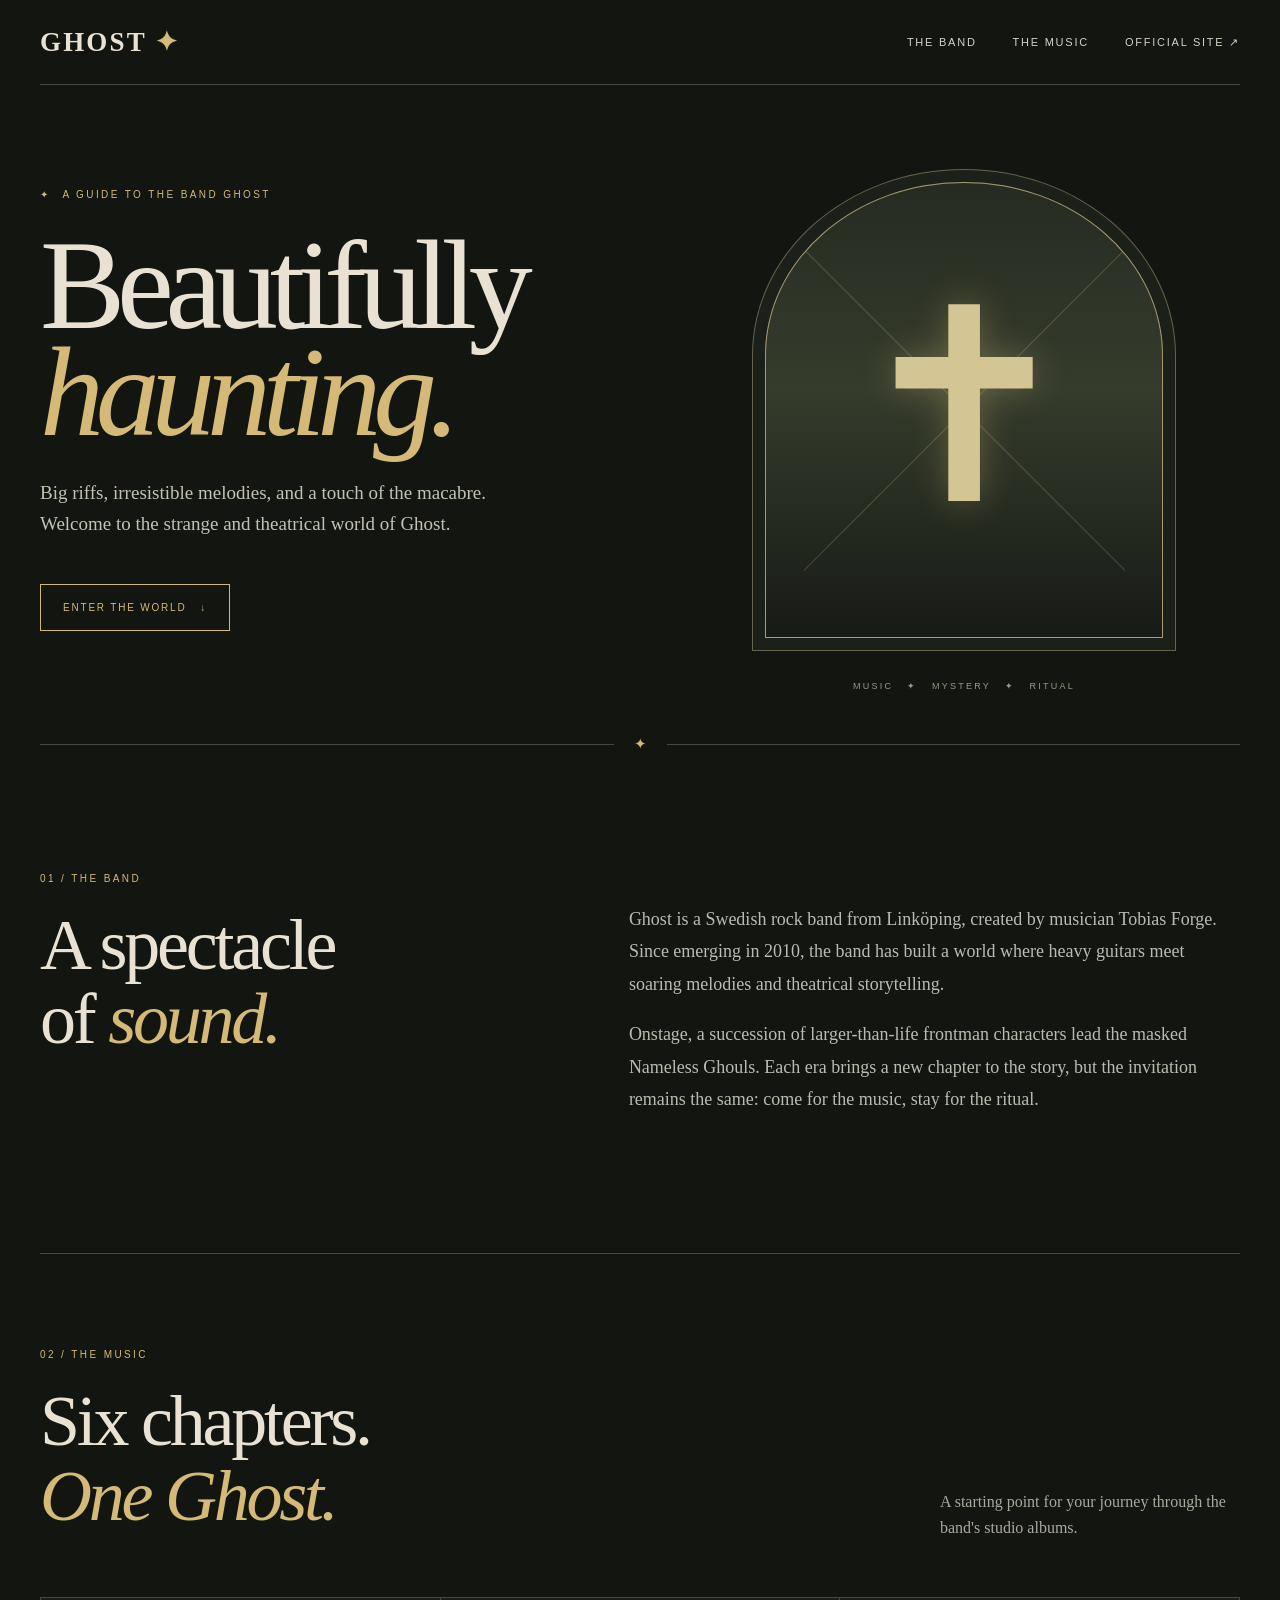
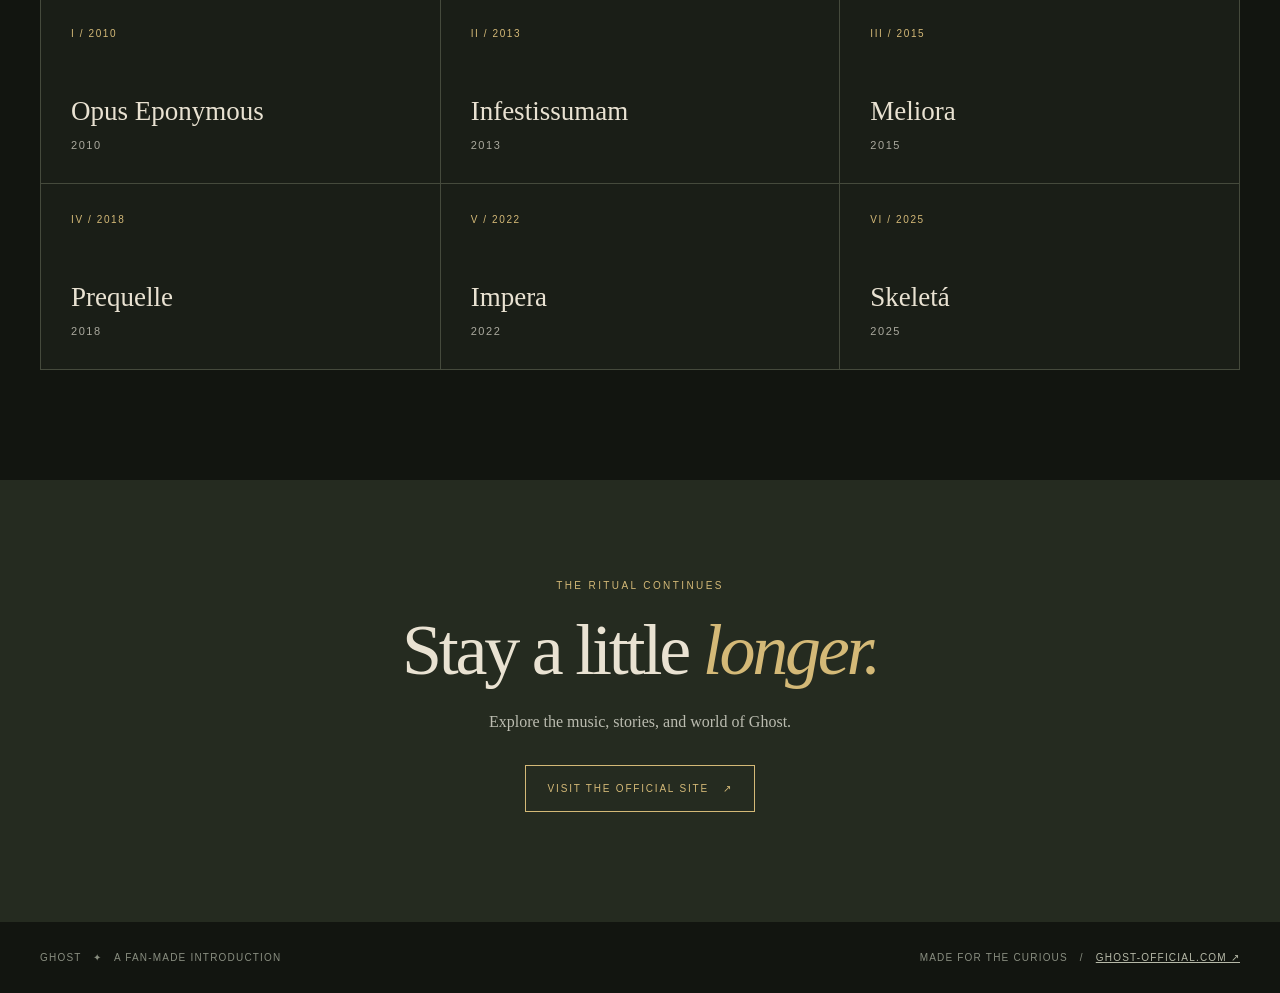
==== index.html @ e2df2a0e "init" ====
<!doctype html>
<html lang="en">
<head>
  <meta charset="utf-8">
  <meta name="viewport" content="width=device-width, initial-scale=1">
  <meta name="description" content="An introduction to Ghost, the theatrical rock band from Sweden.">
  <title>Ghost — A little darkness, a lot of melody</title>
  <style>
    :root{color-scheme:dark;--ink:#e9e2d2;--muted:#aaa99e;--gold:#d4b977;--dark:#121510;--line:#454a3c}*{box-sizing:border-box}html{scroll-behavior:smooth}body{margin:0;background:var(--dark);color:var(--ink);font-family:Georgia,'Times New Roman',serif}a{color:inherit}a:focus-visible{outline:2px solid var(--gold);outline-offset:5px}.wrap{width:min(1200px,calc(100% - 64px));margin:auto}.topbar{height:85px;display:flex;align-items:center;justify-content:space-between;border-bottom:1px solid var(--line)}.brand{text-decoration:none;font-weight:bold;font-size:27px;letter-spacing:.08em}.brand span{color:var(--gold)}nav{display:flex;align-items:center;gap:36px;font:11px Arial,sans-serif;letter-spacing:.16em;text-transform:uppercase}nav a{text-decoration:none;color:#d4d2c6}nav a:hover{color:var(--gold)}.hero{min-height:650px;display:grid;grid-template-columns:1.08fr .92fr;align-items:center;position:relative;overflow:hidden}.hero-copy{padding:80px 0;position:relative;z-index:1}.eyebrow,.label{font:10px Arial,sans-serif;letter-spacing:.24em;text-transform:uppercase;color:var(--gold)}.eyebrow:before{content:'✦';margin-right:12px}.hero h1{font-size:clamp(68px,10vw,135px);line-height:.83;letter-spacing:-.065em;font-weight:400;margin:32px 0}.hero h1 em{display:block;color:var(--gold);font-weight:400}.intro{font-size:19px;line-height:1.65;color:#c3c2b5;max-width:465px}.button{display:inline-block;margin-top:25px;border:1px solid var(--gold);padding:17px 22px;text-decoration:none;font:10px Arial,sans-serif;letter-spacing:.18em;text-transform:uppercase;color:var(--gold);transition:.2s}.button:hover{background:var(--gold);color:var(--dark)}.art{height:570px;position:relative;display:grid;place-items:center}.halo{position:absolute;width:min(420px,90%);aspect-ratio:1;border-radius:50%;background:radial-gradient(circle,#b2a06c 0,#77704f 33%,#373e30 60%,transparent 72%);opacity:.72;filter:blur(2px)}.arch{position:relative;width:72%;height:80%;border:1px solid #a99a70;border-radius:50% 50% 0 0 / 38% 38% 0 0;display:grid;place-items:center;box-shadow:0 0 0 12px #1b2018,0 0 0 13px #65634e;background:linear-gradient(0deg,#171b15 0%,#353c2c 55%,#262b21 100%);overflow:hidden}.arch:before,.arch:after{content:'';position:absolute;width:1px;height:100%;background:#9e9676;opacity:.35}.arch:before{transform:rotate(45deg)}.arch:after{transform:rotate(-45deg)}.sigil{font-size:clamp(150px,22vw,270px);line-height:1;color:#d4c594;text-shadow:0 0 35px #d2ba7755;z-index:1}.art-caption{position:absolute;bottom:4px;font:9px Arial,sans-serif;letter-spacing:.25em;text-transform:uppercase;color:#9b9b89}.divider{display:flex;align-items:center;gap:20px;color:var(--gold);font-size:15px}.divider:before,.divider:after{content:'';height:1px;background:var(--line);flex:1}.about{display:grid;grid-template-columns:1fr 1.25fr;gap:100px;padding:120px 0}.section-title{font-size:clamp(44px,6vw,72px);font-weight:400;letter-spacing:-.045em;line-height:1.03;margin:24px 0}.section-title em{font-weight:400;color:var(--gold)}.about-copy{padding-top:30px;color:#bbbcb0;font-size:18px;line-height:1.8}.about-copy p:first-child{margin-top:0}.albums{padding:95px 0 110px;border-top:1px solid var(--line)}.albums-head{display:flex;justify-content:space-between;align-items:end;gap:20px}.albums-head p{max-width:300px;color:var(--muted);line-height:1.6}.album-grid{display:grid;grid-template-columns:repeat(3,1fr);gap:1px;background:var(--line);border:1px solid var(--line);margin-top:40px}.album{background:#1a1e17;padding:30px;min-height:185px;display:flex;flex-direction:column;justify-content:space-between}.album-number{font:10px Arial,sans-serif;color:var(--gold);letter-spacing:.16em}.album h3{font-weight:400;font-size:27px;margin:0 0 8px}.album time{font:11px Arial,sans-serif;color:var(--muted);letter-spacing:.14em}.closing{text-align:center;padding:100px 20px 110px;background:#252b20}.closing .section-title{margin:22px 0}.closing p{color:#bbbcb0;line-height:1.6}.closing .button{margin-top:15px}footer{display:flex;justify-content:space-between;gap:25px;padding:30px 0;color:#898e80;font:10px Arial,sans-serif;letter-spacing:.12em;text-transform:uppercase}footer a{color:#b6b9a8}@media(max-width:700px){.wrap{width:min(100% - 36px,1200px)}.topbar{height:70px}.brand{font-size:22px}nav{gap:16px;font-size:9px}.hero{grid-template-columns:1fr}.hero-copy{padding:70px 0 10px}.hero h1{font-size:clamp(62px,16vw,100px)}.art{height:380px}.arch{width:55%;height:80%}.sigil{font-size:170px}.art-caption{bottom:0}.about{grid-template-columns:1fr;gap:0;padding:80px 0}.about-copy{padding-top:0}.albums{padding:75px 0}.albums-head{display:block}.album-grid{grid-template-columns:repeat(2,1fr)}.album{padding:22px;min-height:150px}.album h3{font-size:22px}.closing{padding:80px 20px}footer{flex-direction:column;line-height:1.7}}@media(max-width:380px){nav{gap:10px;letter-spacing:.08em}.album-grid{grid-template-columns:1fr}}
  </style>
</head>
<body>
  <header class="wrap topbar"><a class="brand" href="#top" aria-label="Ghost, home">GHOST<span> ✦</span></a><nav aria-label="Main navigation"><a href="#about">The band</a><a href="#music">The music</a><a href="https://ghost-official.com/">Official site ↗</a></nav></header>
  <main id="top">
    <section class="wrap hero" aria-labelledby="hero-title"><div class="hero-copy"><div class="eyebrow">A guide to the band Ghost</div><h1 id="hero-title">Beautifully <em>haunting.</em></h1><p class="intro">Big riffs, irresistible melodies, and a touch of the macabre. Welcome to the strange and theatrical world of Ghost.</p><a class="button" href="#about">Enter the world &nbsp; ↓</a></div><div class="art" aria-hidden="true"><div class="halo"></div><div class="arch"><span class="sigil">✝</span></div><div class="art-caption">Music &nbsp; ✦ &nbsp; Mystery &nbsp; ✦ &nbsp; Ritual</div></div></section>
    <div class="wrap divider" aria-hidden="true">✦</div>
    <section class="wrap about" id="about"><div><div class="label">01 / The band</div><h2 class="section-title">A spectacle<br>of <em>sound.</em></h2></div><div class="about-copy"><p>Ghost is a Swedish rock band from Linköping, created by musician Tobias Forge. Since emerging in 2010, the band has built a world where heavy guitars meet soaring melodies and theatrical storytelling.</p><p>Onstage, a succession of larger-than-life frontman characters lead the masked Nameless Ghouls. Each era brings a new chapter to the story, but the invitation remains the same: come for the music, stay for the ritual.</p></div></section>
    <section class="wrap albums" id="music"><div class="albums-head"><div><div class="label">02 / The music</div><h2 class="section-title">Six chapters.<br><em>One Ghost.</em></h2></div><p>A starting point for your journey through the band's studio albums.</p></div><div class="album-grid"><article class="album"><span class="album-number">I / 2010</span><div><h3>Opus Eponymous</h3><time>2010</time></div></article><article class="album"><span class="album-number">II / 2013</span><div><h3>Infestissumam</h3><time>2013</time></div></article><article class="album"><span class="album-number">III / 2015</span><div><h3>Meliora</h3><time>2015</time></div></article><article class="album"><span class="album-number">IV / 2018</span><div><h3>Prequelle</h3><time>2018</time></div></article><article class="album"><span class="album-number">V / 2022</span><div><h3>Impera</h3><time>2022</time></div></article><article class="album"><span class="album-number">VI / 2025</span><div><h3>Skeletá</h3><time>2025</time></div></article></div></section>
    <section class="closing"><div class="label">The ritual continues</div><h2 class="section-title">Stay a little <em>longer.</em></h2><p>Explore the music, stories, and world of Ghost.</p><a class="button" href="https://ghost-official.com/">Visit the official site &nbsp; ↗</a></section>
  </main>
  <footer class="wrap"><span>Ghost &nbsp; ✦ &nbsp; A fan-made introduction</span><span>Made for the curious &nbsp; / &nbsp; <a href="https://ghost-official.com/">ghost-official.com ↗</a></span></footer>
</body>
</html>
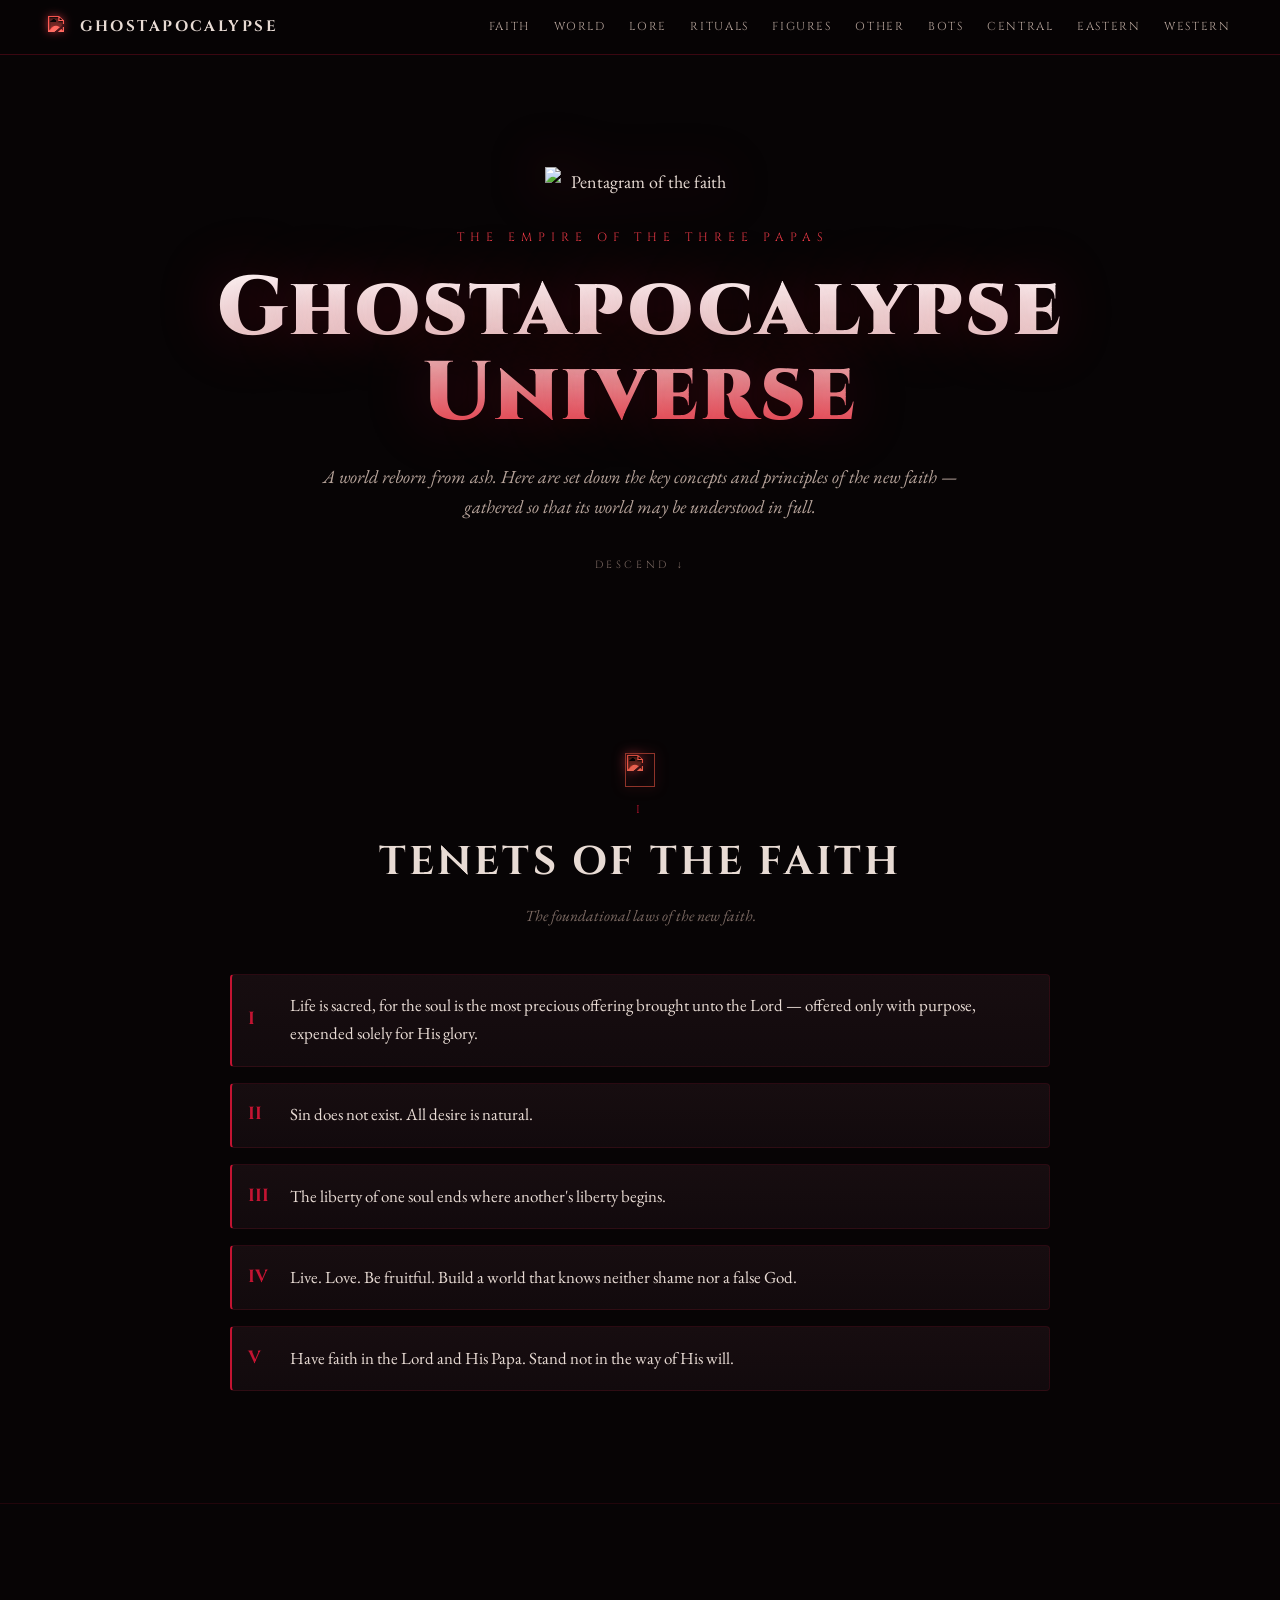
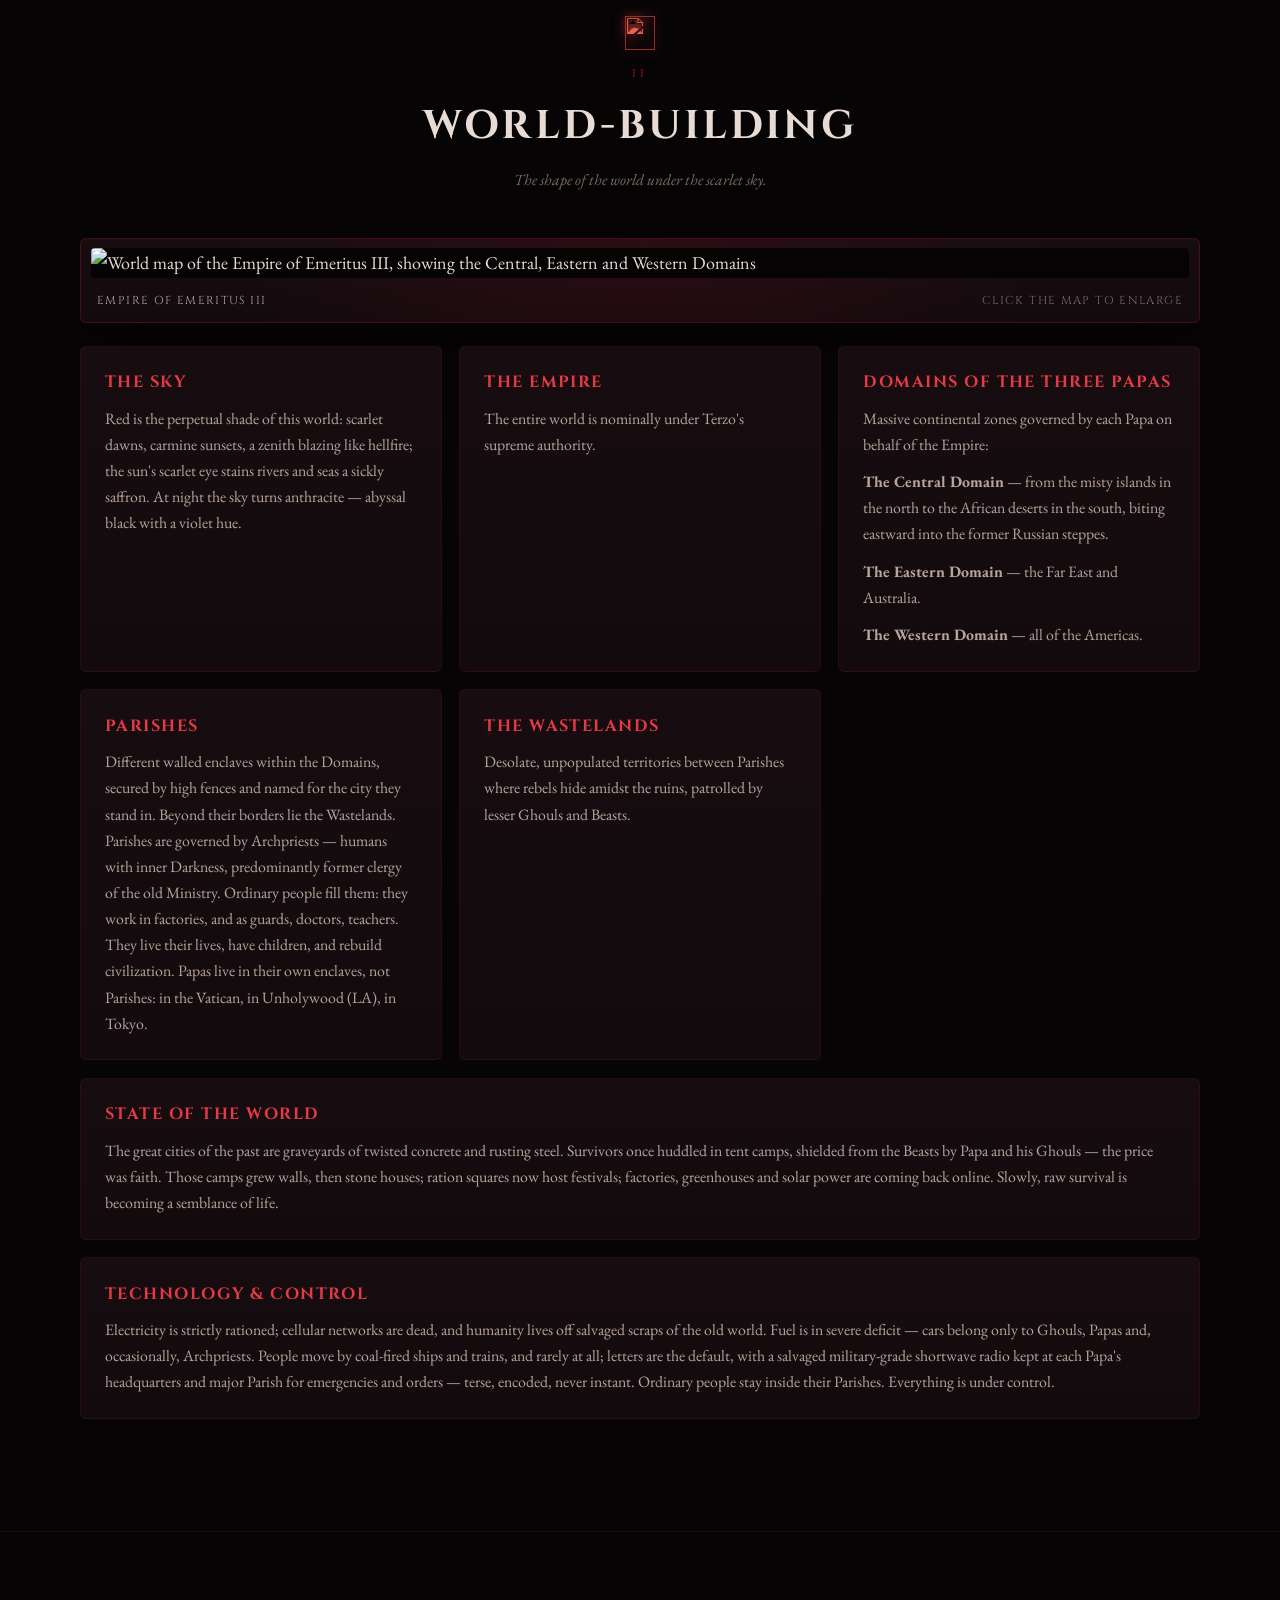
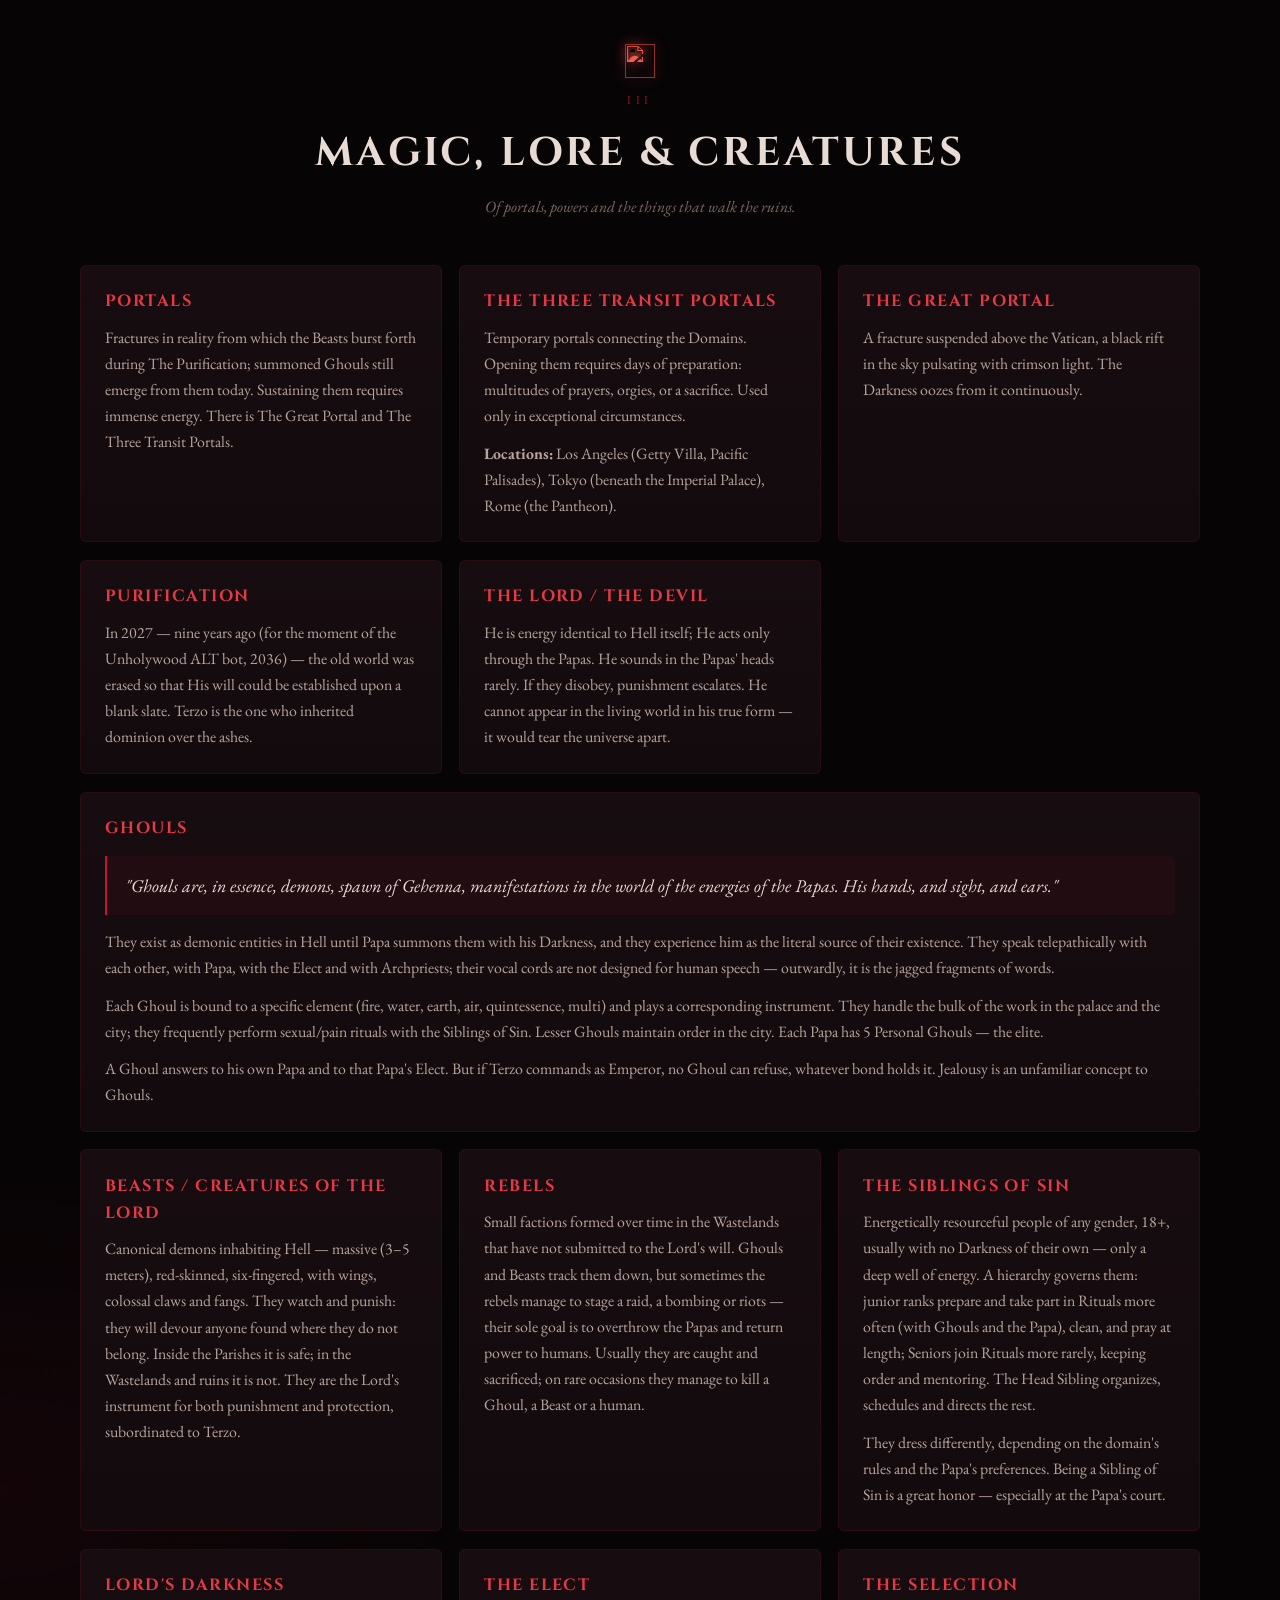
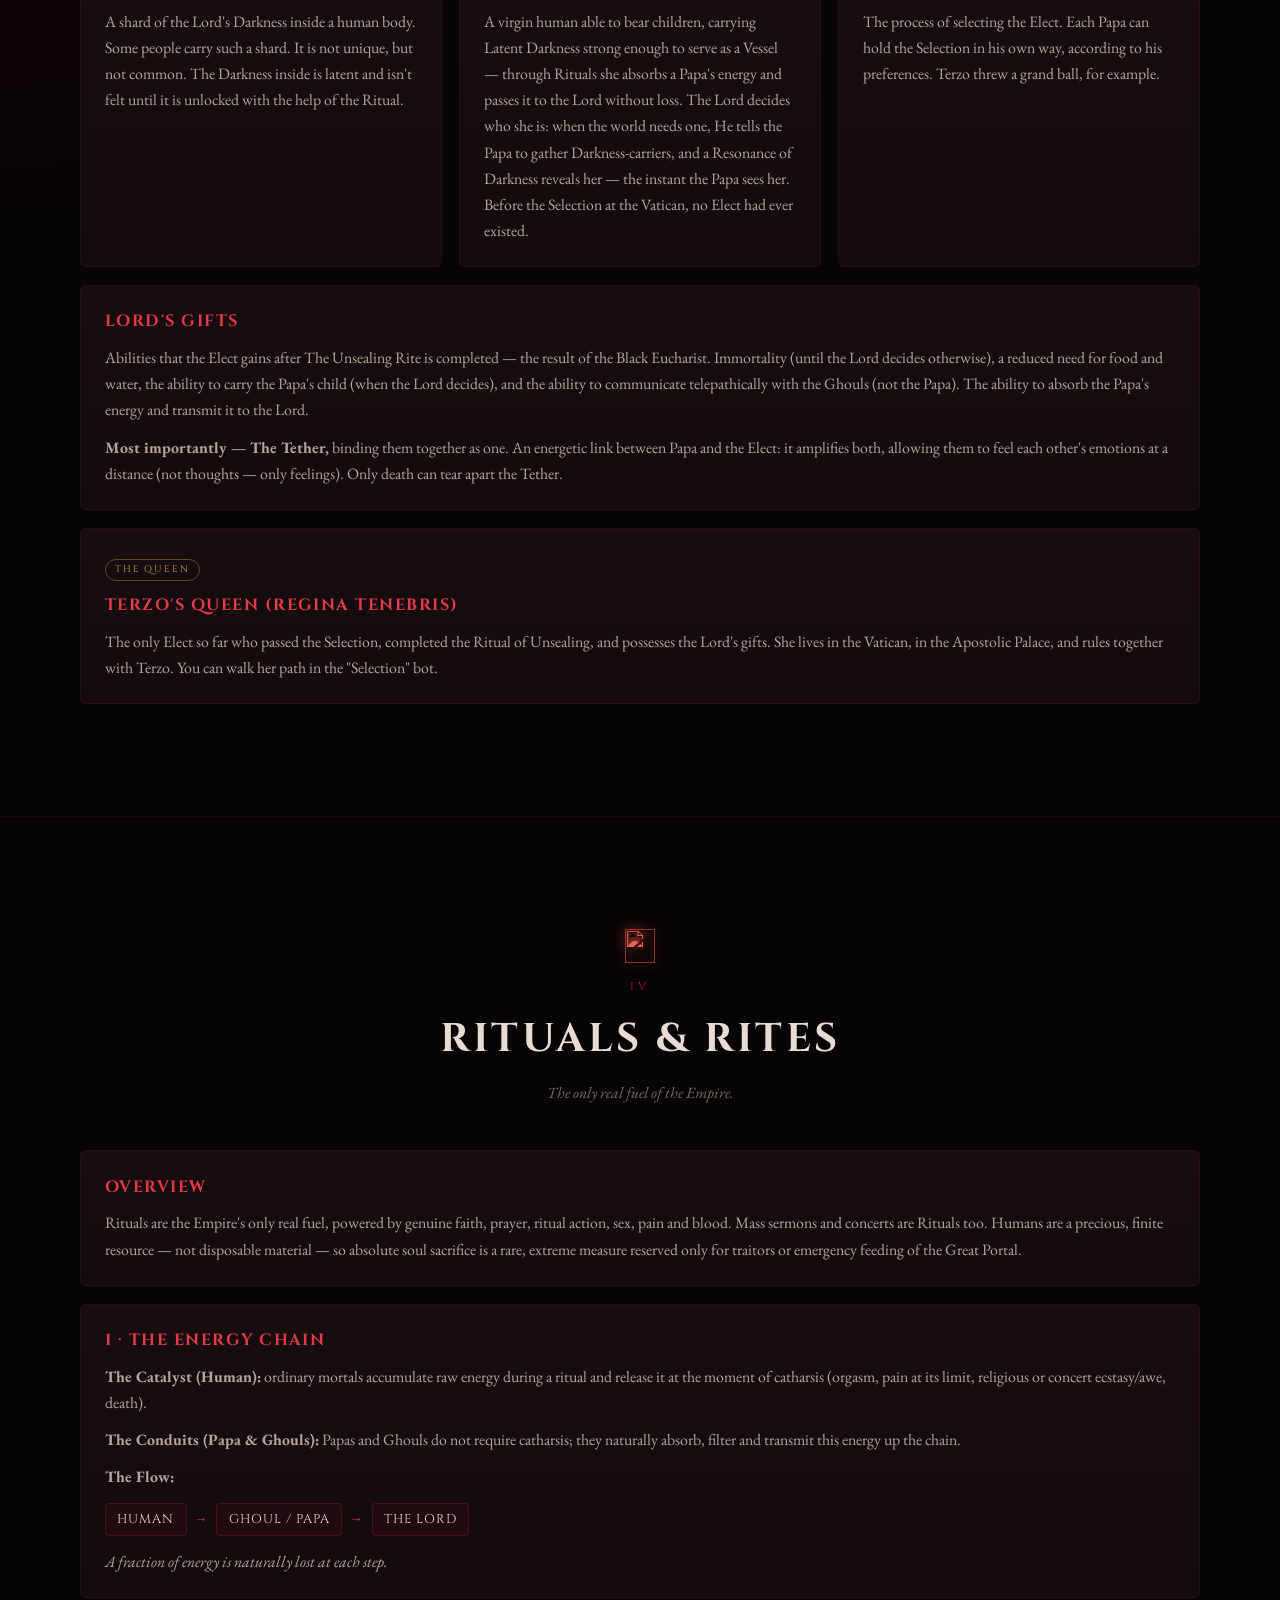
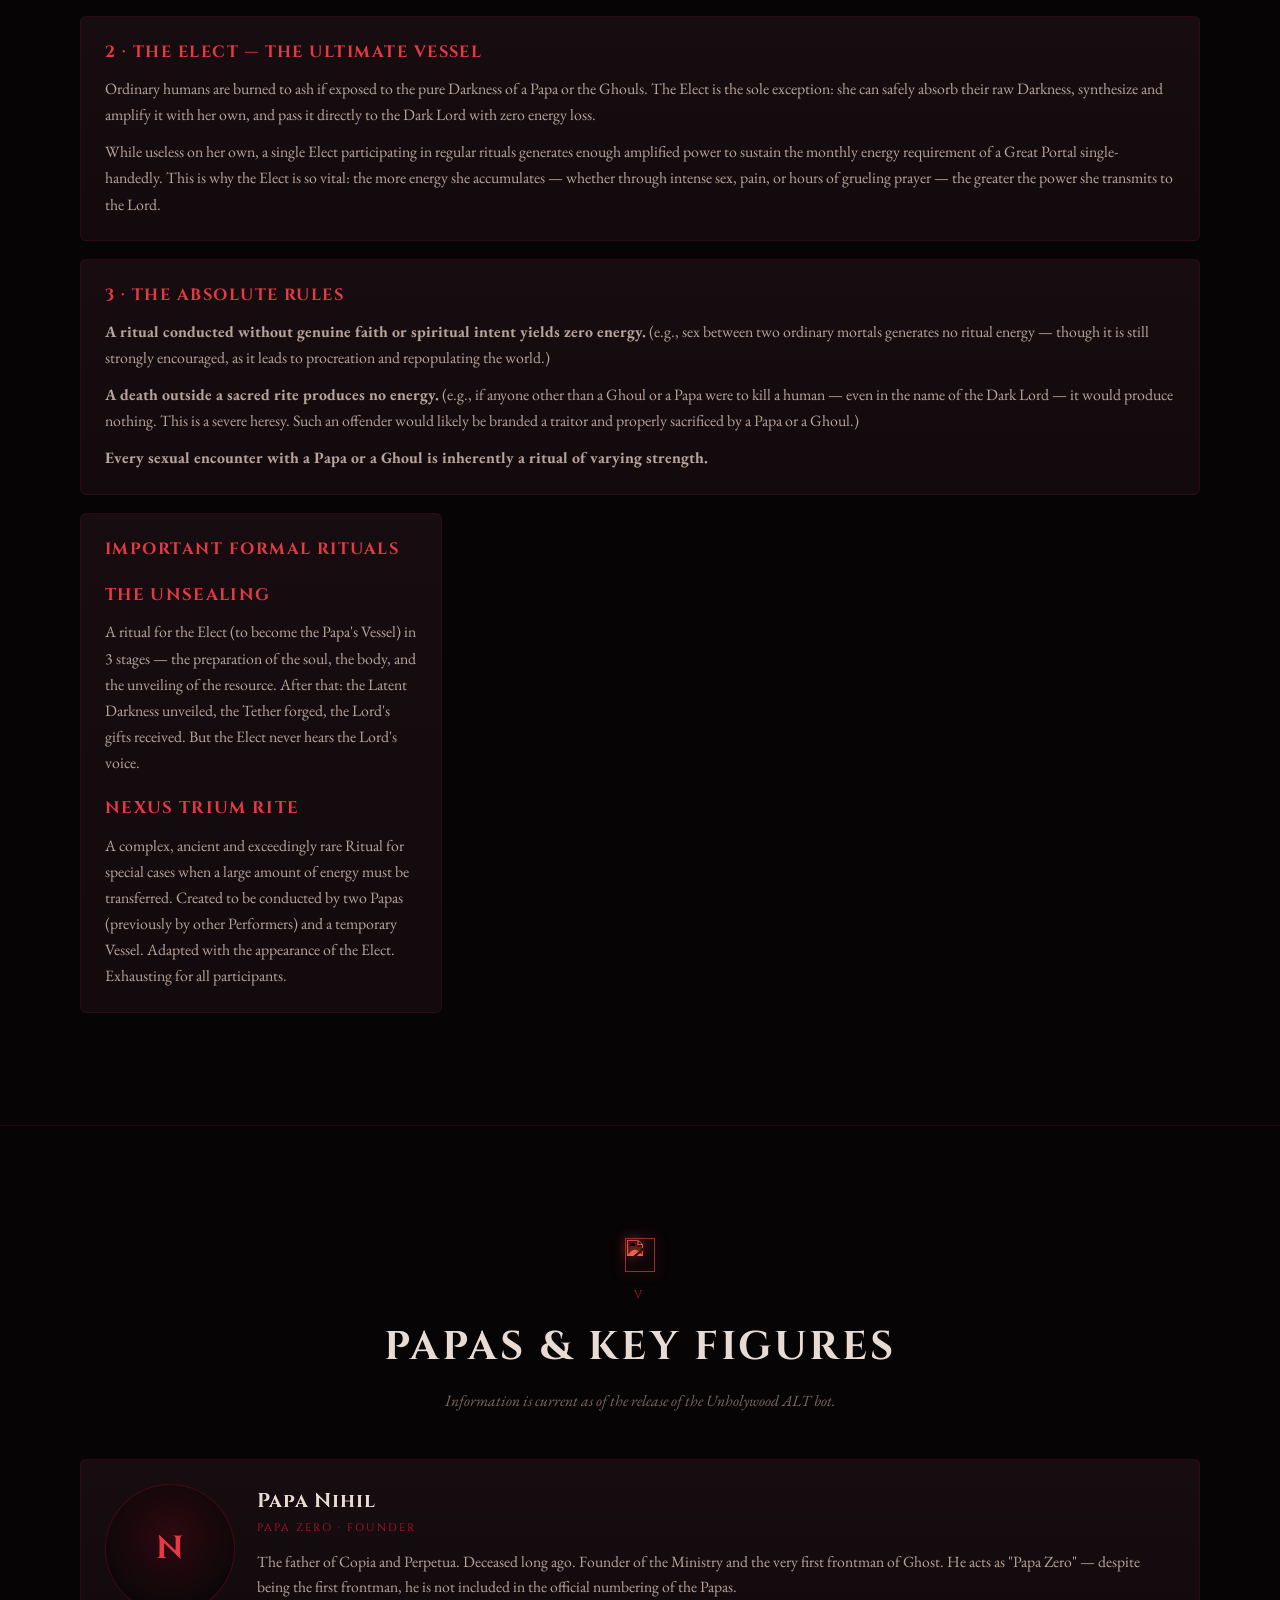
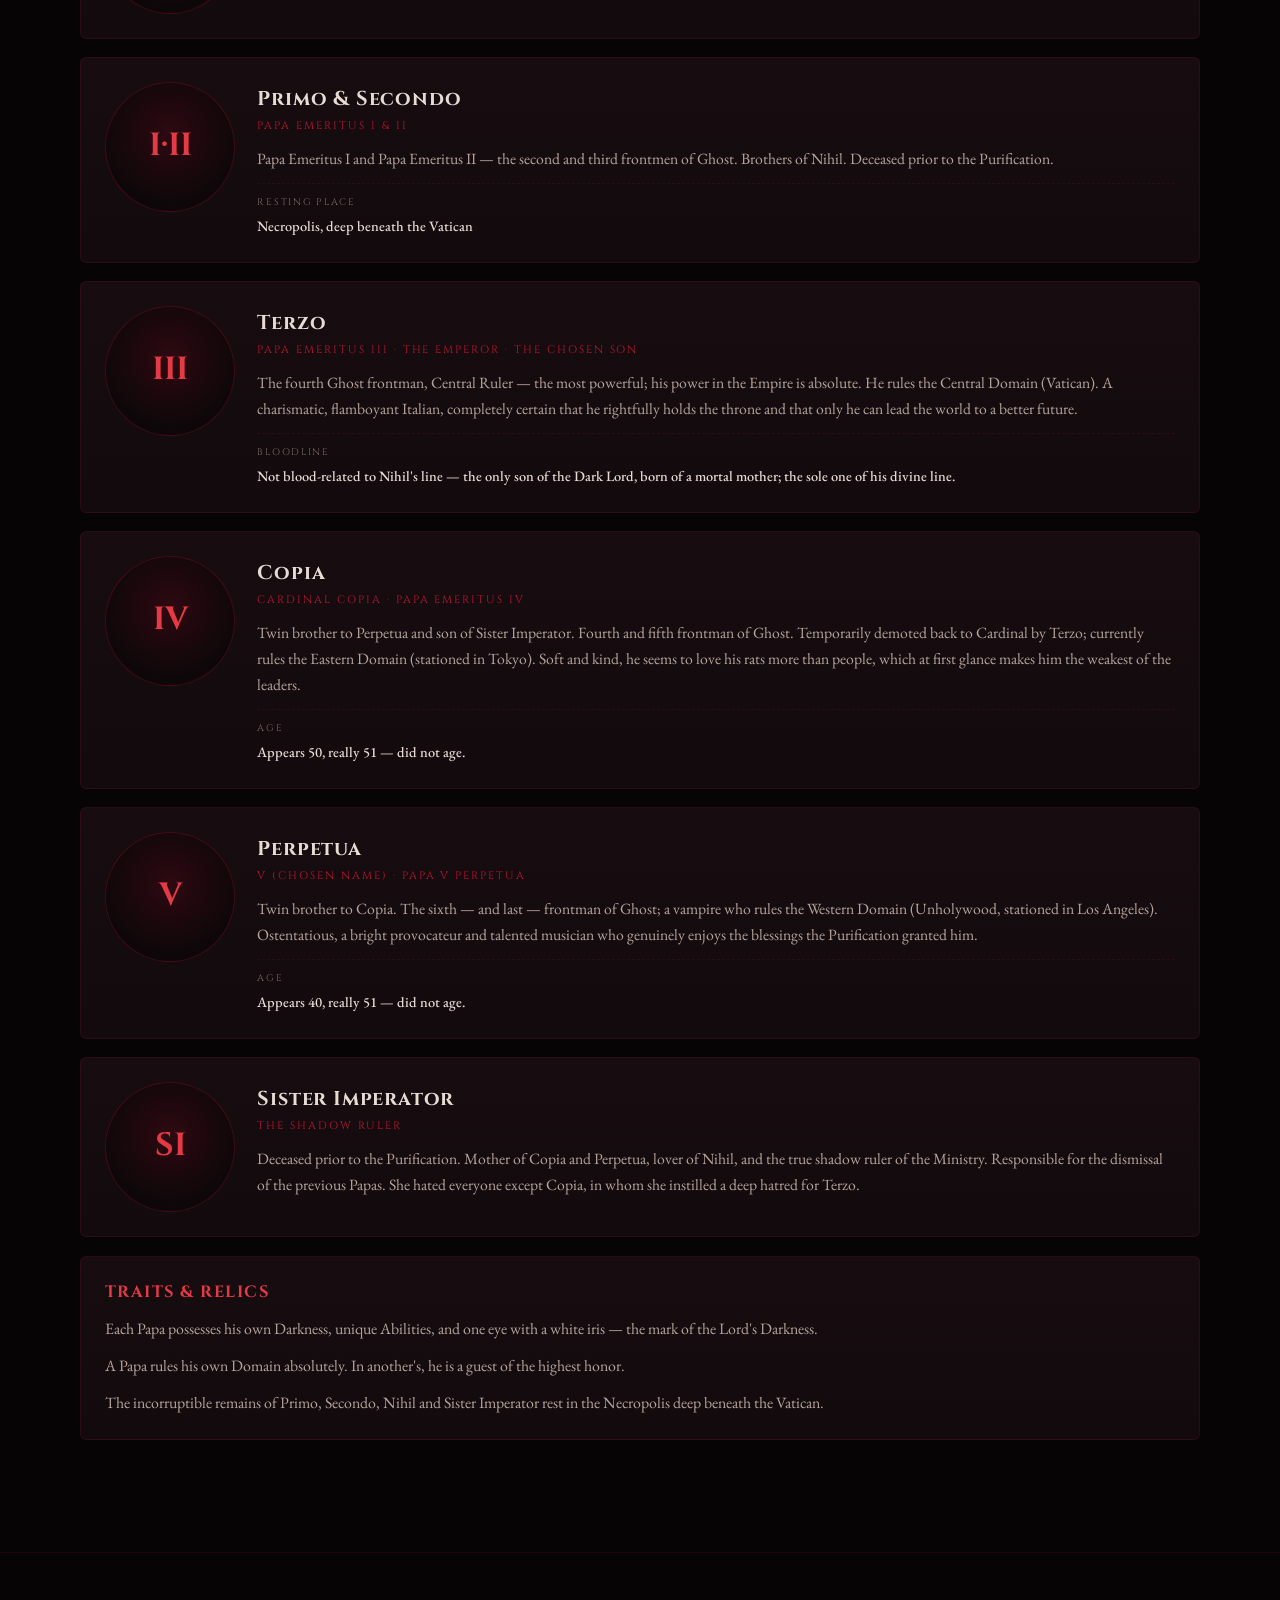
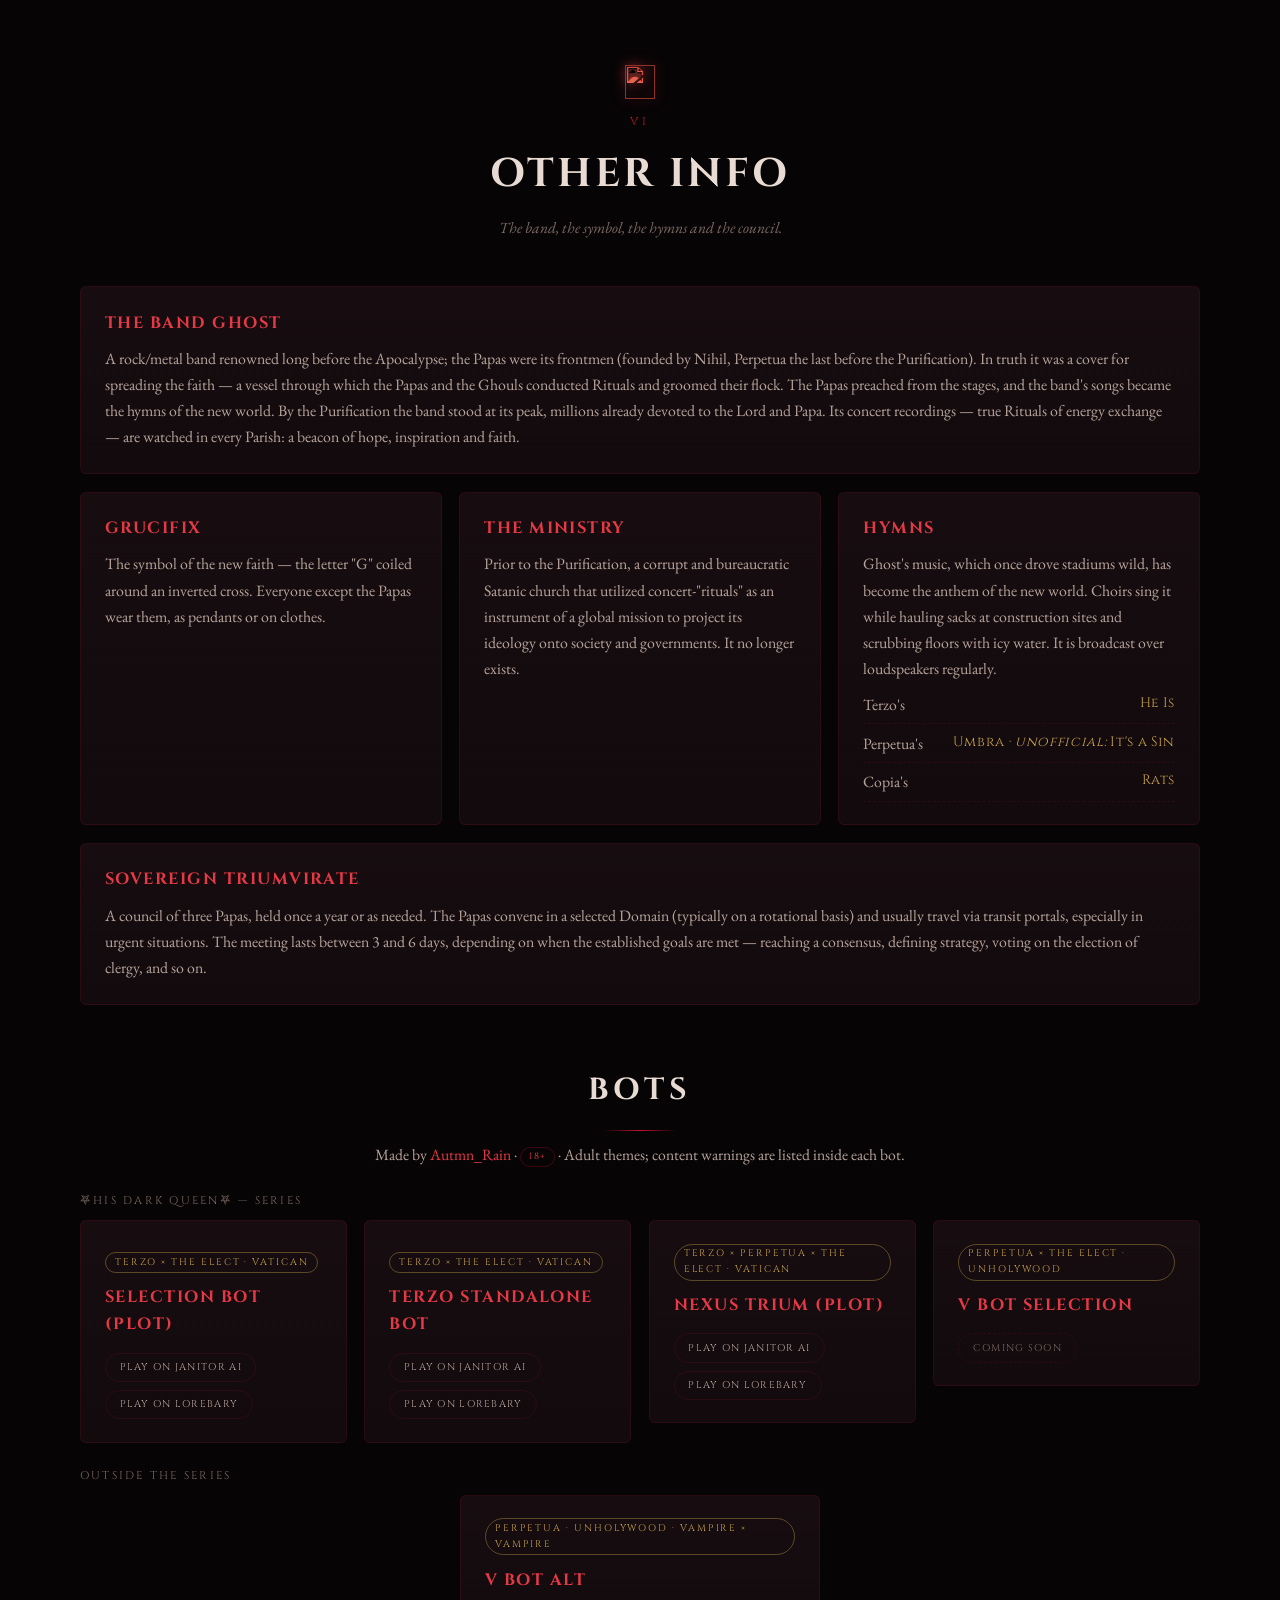
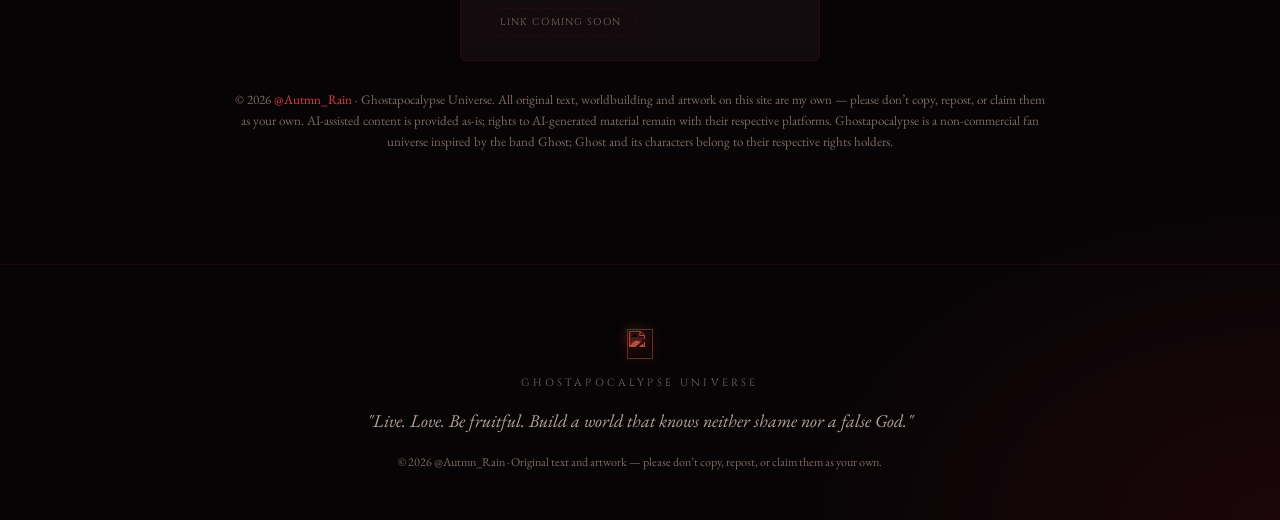
==== commit 125a1880: "Add new HTML pages" ====
--- a/index.html
+++ b/index.html
@@ -1,23 +1,509 @@
-<!doctype html>
+<!DOCTYPE html>
 <html lang="en">
 <head>
-  <meta charset="utf-8">
-  <meta name="viewport" content="width=device-width, initial-scale=1">
-  <meta name="description" content="An introduction to Ghost, the theatrical rock band from Sweden.">
-  <title>Ghost — A little darkness, a lot of melody</title>
-  <style>
-    :root{color-scheme:dark;--ink:#e9e2d2;--muted:#aaa99e;--gold:#d4b977;--dark:#121510;--line:#454a3c}*{box-sizing:border-box}html{scroll-behavior:smooth}body{margin:0;background:var(--dark);color:var(--ink);font-family:Georgia,'Times New Roman',serif}a{color:inherit}a:focus-visible{outline:2px solid var(--gold);outline-offset:5px}.wrap{width:min(1200px,calc(100% - 64px));margin:auto}.topbar{height:85px;display:flex;align-items:center;justify-content:space-between;border-bottom:1px solid var(--line)}.brand{text-decoration:none;font-weight:bold;font-size:27px;letter-spacing:.08em}.brand span{color:var(--gold)}nav{display:flex;align-items:center;gap:36px;font:11px Arial,sans-serif;letter-spacing:.16em;text-transform:uppercase}nav a{text-decoration:none;color:#d4d2c6}nav a:hover{color:var(--gold)}.hero{min-height:650px;display:grid;grid-template-columns:1.08fr .92fr;align-items:center;position:relative;overflow:hidden}.hero-copy{padding:80px 0;position:relative;z-index:1}.eyebrow,.label{font:10px Arial,sans-serif;letter-spacing:.24em;text-transform:uppercase;color:var(--gold)}.eyebrow:before{content:'✦';margin-right:12px}.hero h1{font-size:clamp(68px,10vw,135px);line-height:.83;letter-spacing:-.065em;font-weight:400;margin:32px 0}.hero h1 em{display:block;color:var(--gold);font-weight:400}.intro{font-size:19px;line-height:1.65;color:#c3c2b5;max-width:465px}.button{display:inline-block;margin-top:25px;border:1px solid var(--gold);padding:17px 22px;text-decoration:none;font:10px Arial,sans-serif;letter-spacing:.18em;text-transform:uppercase;color:var(--gold);transition:.2s}.button:hover{background:var(--gold);color:var(--dark)}.art{height:570px;position:relative;display:grid;place-items:center}.halo{position:absolute;width:min(420px,90%);aspect-ratio:1;border-radius:50%;background:radial-gradient(circle,#b2a06c 0,#77704f 33%,#373e30 60%,transparent 72%);opacity:.72;filter:blur(2px)}.arch{position:relative;width:72%;height:80%;border:1px solid #a99a70;border-radius:50% 50% 0 0 / 38% 38% 0 0;display:grid;place-items:center;box-shadow:0 0 0 12px #1b2018,0 0 0 13px #65634e;background:linear-gradient(0deg,#171b15 0%,#353c2c 55%,#262b21 100%);overflow:hidden}.arch:before,.arch:after{content:'';position:absolute;width:1px;height:100%;background:#9e9676;opacity:.35}.arch:before{transform:rotate(45deg)}.arch:after{transform:rotate(-45deg)}.sigil{font-size:clamp(150px,22vw,270px);line-height:1;color:#d4c594;text-shadow:0 0 35px #d2ba7755;z-index:1}.art-caption{position:absolute;bottom:4px;font:9px Arial,sans-serif;letter-spacing:.25em;text-transform:uppercase;color:#9b9b89}.divider{display:flex;align-items:center;gap:20px;color:var(--gold);font-size:15px}.divider:before,.divider:after{content:'';height:1px;background:var(--line);flex:1}.about{display:grid;grid-template-columns:1fr 1.25fr;gap:100px;padding:120px 0}.section-title{font-size:clamp(44px,6vw,72px);font-weight:400;letter-spacing:-.045em;line-height:1.03;margin:24px 0}.section-title em{font-weight:400;color:var(--gold)}.about-copy{padding-top:30px;color:#bbbcb0;font-size:18px;line-height:1.8}.about-copy p:first-child{margin-top:0}.albums{padding:95px 0 110px;border-top:1px solid var(--line)}.albums-head{display:flex;justify-content:space-between;align-items:end;gap:20px}.albums-head p{max-width:300px;color:var(--muted);line-height:1.6}.album-grid{display:grid;grid-template-columns:repeat(3,1fr);gap:1px;background:var(--line);border:1px solid var(--line);margin-top:40px}.album{background:#1a1e17;padding:30px;min-height:185px;display:flex;flex-direction:column;justify-content:space-between}.album-number{font:10px Arial,sans-serif;color:var(--gold);letter-spacing:.16em}.album h3{font-weight:400;font-size:27px;margin:0 0 8px}.album time{font:11px Arial,sans-serif;color:var(--muted);letter-spacing:.14em}.closing{text-align:center;padding:100px 20px 110px;background:#252b20}.closing .section-title{margin:22px 0}.closing p{color:#bbbcb0;line-height:1.6}.closing .button{margin-top:15px}footer{display:flex;justify-content:space-between;gap:25px;padding:30px 0;color:#898e80;font:10px Arial,sans-serif;letter-spacing:.12em;text-transform:uppercase}footer a{color:#b6b9a8}@media(max-width:700px){.wrap{width:min(100% - 36px,1200px)}.topbar{height:70px}.brand{font-size:22px}nav{gap:16px;font-size:9px}.hero{grid-template-columns:1fr}.hero-copy{padding:70px 0 10px}.hero h1{font-size:clamp(62px,16vw,100px)}.art{height:380px}.arch{width:55%;height:80%}.sigil{font-size:170px}.art-caption{bottom:0}.about{grid-template-columns:1fr;gap:0;padding:80px 0}.about-copy{padding-top:0}.albums{padding:75px 0}.albums-head{display:block}.album-grid{grid-template-columns:repeat(2,1fr)}.album{padding:22px;min-height:150px}.album h3{font-size:22px}.closing{padding:80px 20px}footer{flex-direction:column;line-height:1.7}}@media(max-width:380px){nav{gap:10px;letter-spacing:.08em}.album-grid{grid-template-columns:1fr}}
-  </style>
+<meta charset="UTF-8" />
+<meta name="viewport" content="width=device-width, initial-scale=1.0" />
+<title>Ghostapocalypse Universe</title>
+<meta name="description" content="The world of the Ghostapocalypse — lore, faith, rituals and the Empire of the Three Papas." />
+<link rel="preconnect" href="https://fonts.googleapis.com" />
+<link rel="preconnect" href="https://fonts.gstatic.com" crossorigin />
+<link href="https://fonts.googleapis.com/css2?family=Cinzel:wght@400;600;700;900&family=EB+Garamond:ital,wght@0,400;0,500;1,400&display=swap" rel="stylesheet" />
+<link rel="stylesheet" href="styles.css" />
 </head>
 <body>
-  <header class="wrap topbar"><a class="brand" href="#top" aria-label="Ghost, home">GHOST<span> ✦</span></a><nav aria-label="Main navigation"><a href="#about">The band</a><a href="#music">The music</a><a href="https://ghost-official.com/">Official site ↗</a></nav></header>
-  <main id="top">
-    <section class="wrap hero" aria-labelledby="hero-title"><div class="hero-copy"><div class="eyebrow">A guide to the band Ghost</div><h1 id="hero-title">Beautifully <em>haunting.</em></h1><p class="intro">Big riffs, irresistible melodies, and a touch of the macabre. Welcome to the strange and theatrical world of Ghost.</p><a class="button" href="#about">Enter the world &nbsp; ↓</a></div><div class="art" aria-hidden="true"><div class="halo"></div><div class="arch"><span class="sigil">✝</span></div><div class="art-caption">Music &nbsp; ✦ &nbsp; Mystery &nbsp; ✦ &nbsp; Ritual</div></div></section>
-    <div class="wrap divider" aria-hidden="true">✦</div>
-    <section class="wrap about" id="about"><div><div class="label">01 / The band</div><h2 class="section-title">A spectacle<br>of <em>sound.</em></h2></div><div class="about-copy"><p>Ghost is a Swedish rock band from Linköping, created by musician Tobias Forge. Since emerging in 2010, the band has built a world where heavy guitars meet soaring melodies and theatrical storytelling.</p><p>Onstage, a succession of larger-than-life frontman characters lead the masked Nameless Ghouls. Each era brings a new chapter to the story, but the invitation remains the same: come for the music, stay for the ritual.</p></div></section>
-    <section class="wrap albums" id="music"><div class="albums-head"><div><div class="label">02 / The music</div><h2 class="section-title">Six chapters.<br><em>One Ghost.</em></h2></div><p>A starting point for your journey through the band's studio albums.</p></div><div class="album-grid"><article class="album"><span class="album-number">I / 2010</span><div><h3>Opus Eponymous</h3><time>2010</time></div></article><article class="album"><span class="album-number">II / 2013</span><div><h3>Infestissumam</h3><time>2013</time></div></article><article class="album"><span class="album-number">III / 2015</span><div><h3>Meliora</h3><time>2015</time></div></article><article class="album"><span class="album-number">IV / 2018</span><div><h3>Prequelle</h3><time>2018</time></div></article><article class="album"><span class="album-number">V / 2022</span><div><h3>Impera</h3><time>2022</time></div></article><article class="album"><span class="album-number">VI / 2025</span><div><h3>Skeletá</h3><time>2025</time></div></article></div></section>
-    <section class="closing"><div class="label">The ritual continues</div><h2 class="section-title">Stay a little <em>longer.</em></h2><p>Explore the music, stories, and world of Ghost.</p><a class="button" href="https://ghost-official.com/">Visit the official site &nbsp; ↗</a></section>
-  </main>
-  <footer class="wrap"><span>Ghost &nbsp; ✦ &nbsp; A fan-made introduction</span><span>Made for the curious &nbsp; / &nbsp; <a href="https://ghost-official.com/">ghost-official.com ↗</a></span></footer>
+
+<div class="bg-pentagram" aria-hidden="true"></div>
+
+<!-- ===================== HEADER ===================== -->
+<header class="topbar">
+  <div class="brand">
+    <img class="gru" src="grucifix.png" alt="Grucifix" />
+    Ghostapocalypse
+  </div>
+  <nav class="nav">
+    <a href="#faith">Faith</a>
+    <a href="#world">World</a>
+    <a href="#lore">Lore</a>
+    <a href="#rituals">Rituals</a>
+    <a href="#figures">Figures</a>
+    <a href="#other">Other</a>
+    <a href="#bots">Bots</a>
+    <a href="central.html">Central</a>
+    <a href="eastern.html">Eastern</a>
+    <a href="western.html">Western</a>
+  </nav>
+</header>
+
+<!-- ===================== HERO ===================== -->
+<div class="hero">
+  <img class="sigil" src="design%20pentargamma.png" alt="Pentagram of the faith" />
+  <div class="eyebrow">The Empire of the Three Papas</div>
+  <h1 class="hero-title">Ghostapocalypse<br />Universe</h1>
+  <p class="lede">
+    A world reborn from ash. Here are set down the key concepts and principles of the new faith —
+    gathered so that its world may be understood in full.
+  </p>
+  <a class="scroll-hint" href="#faith">Descend ↓</a>
+</div>
+
+<main>
+
+  <!-- ===================== TENETS ===================== -->
+  <section class="block" id="faith">
+    <div class="wrap">
+      <div class="section-head">
+        <img class="gru" src="grucifix.png" alt="" aria-hidden="true" />
+        <span class="section-num">I</span>
+        <h2>Tenets of the Faith</h2>
+        <p class="sub">The foundational laws of the new faith.</p>
+      </div>
+      <ol class="tenets">
+        <li>Life is sacred, for the soul is the most precious offering brought unto the Lord — offered only with purpose, expended solely for His glory.</li>
+        <li>Sin does not exist. All desire is natural.</li>
+        <li>The liberty of one soul ends where another's liberty begins.</li>
+        <li>Live. Love. Be fruitful. Build a world that knows neither shame nor a false God.</li>
+        <li>Have faith in the Lord and His Papa. Stand not in the way of His will.</li>
+      </ol>
+    </div>
+  </section>
+
+  <!-- ===================== WORLD-BUILDING ===================== -->
+  <section class="block" id="world">
+    <div class="wrap">
+      <div class="section-head">
+        <img class="gru" src="grucifix.png" alt="" aria-hidden="true" />
+        <span class="section-num">II</span>
+        <h2>World-Building</h2>
+        <p class="sub">The shape of the world under the scarlet sky.</p>
+      </div>
+
+      <!-- MAP -->
+      <figure class="map-card" id="map">
+        <div class="map-frame" data-title="Empire of Emeritus III — World Map">
+          <img src="Empire%20of%20Emeritus%20III%20world%20map.webp" alt="World map of the Empire of Emeritus III, showing the Central, Eastern and Western Domains" />
+        </div>
+        <figcaption class="map-caption">
+          <span class="t">Empire of Emeritus III</span>
+          <span>Click the map to enlarge</span>
+        </figcaption>
+      </figure>
+
+      <div class="grid" style="margin-top:1.4rem;">
+        <div class="card">
+          <h3>The Sky</h3>
+          <p>Red is the perpetual shade of this world: scarlet dawns, carmine sunsets, a zenith blazing like hellfire; the sun's scarlet eye stains rivers and seas a sickly saffron. At night the sky turns anthracite — abyssal black with a violet hue.</p>
+        </div>
+        <div class="card">
+          <h3>The Empire</h3>
+          <p>The entire world is nominally under Terzo's supreme authority.</p>
+        </div>
+        <div class="card">
+          <h3>Domains of the Three Papas</h3>
+          <p>Massive continental zones governed by each Papa on behalf of the Empire:</p>
+          <p><strong>The Central Domain</strong> — from the misty islands in the north to the African deserts in the south, biting eastward into the former Russian steppes.</p>
+          <p><strong>The Eastern Domain</strong> — the Far East and Australia.</p>
+          <p><strong>The Western Domain</strong> — all of the Americas.</p>
+        </div>
+        <div class="card">
+          <h3>Parishes</h3>
+          <p>Different walled enclaves within the Domains, secured by high fences and named for the city they stand in. Beyond their borders lie the Wastelands. Parishes are governed by Archpriests — humans with inner Darkness, predominantly former clergy of the old Ministry. Ordinary people fill them: they work in factories, and as guards, doctors, teachers. They live their lives, have children, and rebuild civilization. Papas live in their own enclaves, not Parishes: in the Vatican, in Unholywood (LA), in Tokyo.</p>
+        </div>
+        <div class="card">
+          <h3>The Wastelands</h3>
+          <p>Desolate, unpopulated territories between Parishes where rebels hide amidst the ruins, patrolled by lesser Ghouls and Beasts.</p>
+        </div>
+        <div class="card wide">
+          <h3>State of the World</h3>
+          <p>The great cities of the past are graveyards of twisted concrete and rusting steel. Survivors once huddled in tent camps, shielded from the Beasts by Papa and his Ghouls — the price was faith. Those camps grew walls, then stone houses; ration squares now host festivals; factories, greenhouses and solar power are coming back online. Slowly, raw survival is becoming a semblance of life.</p>
+        </div>
+        <div class="card wide">
+          <h3>Technology &amp; Control</h3>
+          <p>Electricity is strictly rationed; cellular networks are dead, and humanity lives off salvaged scraps of the old world. Fuel is in severe deficit — cars belong only to Ghouls, Papas and, occasionally, Archpriests. People move by coal-fired ships and trains, and rarely at all; letters are the default, with a salvaged military-grade shortwave radio kept at each Papa's headquarters and major Parish for emergencies and orders — terse, encoded, never instant. Ordinary people stay inside their Parishes. Everything is under control.</p>
+        </div>
+      </div>
+    </div>
+  </section>
+
+  <!-- ===================== MAGIC, LORE & CREATURES ===================== -->
+  <section class="block" id="lore">
+    <div class="wrap">
+      <div class="section-head">
+        <img class="gru" src="grucifix.png" alt="" aria-hidden="true" />
+        <span class="section-num">III</span>
+        <h2>Magic, Lore &amp; Creatures</h2>
+        <p class="sub">Of portals, powers and the things that walk the ruins.</p>
+      </div>
+
+      <div class="grid">
+        <div class="card">
+          <h3>Portals</h3>
+          <p>Fractures in reality from which the Beasts burst forth during The Purification; summoned Ghouls still emerge from them today. Sustaining them requires immense energy. There is The Great Portal and The Three Transit Portals.</p>
+        </div>
+        <div class="card">
+          <h3>The Three Transit Portals</h3>
+          <p>Temporary portals connecting the Domains. Opening them requires days of preparation: multitudes of prayers, orgies, or a sacrifice. Used only in exceptional circumstances.</p>
+          <p><strong>Locations:</strong> Los Angeles (Getty Villa, Pacific Palisades), Tokyo (beneath the Imperial Palace), Rome (the Pantheon).</p>
+        </div>
+        <div class="card">
+          <h3>The Great Portal</h3>
+          <p>A fracture suspended above the Vatican, a black rift in the sky pulsating with crimson light. The Darkness oozes from it continuously.</p>
+        </div>
+        <div class="card">
+          <h3>Purification</h3>
+          <p>In 2027 — nine years ago (for the moment of the Unholywood ALT bot, 2036) — the old world was erased so that His will could be established upon a blank slate. Terzo is the one who inherited dominion over the ashes.</p>
+        </div>
+        <div class="card">
+          <h3>The Lord / The Devil</h3>
+          <p>He is energy identical to Hell itself; He acts only through the Papas. He sounds in the Papas' heads rarely. If they disobey, punishment escalates. He cannot appear in the living world in his true form — it would tear the universe apart.</p>
+        </div>
+
+        <div class="card wide">
+          <h3>Ghouls</h3>
+          <div class="quote">
+            "Ghouls are, in essence, demons, spawn of Gehenna, manifestations in the world of the energies of the Papas. His hands, and sight, and ears."
+          </div>
+          <p style="margin-top:0.9rem;">They exist as demonic entities in Hell until Papa summons them with his Darkness, and they experience him as the literal source of their existence. They speak telepathically with each other, with Papa, with the Elect and with Archpriests; their vocal cords are not designed for human speech — outwardly, it is the jagged fragments of words.</p>
+          <p>Each Ghoul is bound to a specific element (fire, water, earth, air, quintessence, multi) and plays a corresponding instrument. They handle the bulk of the work in the palace and the city; they frequently perform sexual/pain rituals with the Siblings of Sin. Lesser Ghouls maintain order in the city. Each Papa has 5 Personal Ghouls — the elite.</p>
+          <p>A Ghoul answers to his own Papa and to that Papa's Elect. But if Terzo commands as Emperor, no Ghoul can refuse, whatever bond holds it. Jealousy is an unfamiliar concept to Ghouls.</p>
+        </div>
+
+        <div class="card">
+          <h3>Beasts / Creatures of the Lord</h3>
+          <p>Canonical demons inhabiting Hell — massive (3–5 meters), red-skinned, six-fingered, with wings, colossal claws and fangs. They watch and punish: they will devour anyone found where they do not belong. Inside the Parishes it is safe; in the Wastelands and ruins it is not. They are the Lord's instrument for both punishment and protection, subordinated to Terzo.</p>
+        </div>
+        <div class="card">
+          <h3>Rebels</h3>
+          <p>Small factions formed over time in the Wastelands that have not submitted to the Lord's will. Ghouls and Beasts track them down, but sometimes the rebels manage to stage a raid, a bombing or riots — their sole goal is to overthrow the Papas and return power to humans. Usually they are caught and sacrificed; on rare occasions they manage to kill a Ghoul, a Beast or a human.</p>
+        </div>
+        <div class="card">
+          <h3>The Siblings of Sin</h3>
+          <p>Energetically resourceful people of any gender, 18+, usually with no Darkness of their own — only a deep well of energy. A hierarchy governs them: junior ranks prepare and take part in Rituals more often (with Ghouls and the Papa), clean, and pray at length; Seniors join Rituals more rarely, keeping order and mentoring. The Head Sibling organizes, schedules and directs the rest.</p>
+          <p>They dress differently, depending on the domain's rules and the Papa's preferences. Being a Sibling of Sin is a great honor — especially at the Papa's court.</p>
+        </div>
+        <div class="card">
+          <h3>Lord's Darkness</h3>
+          <p>A shard of the Lord's Darkness inside a human body. Some people carry such a shard. It is not unique, but not common. The Darkness inside is latent and isn't felt until it is unlocked with the help of the Ritual.</p>
+        </div>
+
+        <div class="card">
+          <h3>The Elect</h3>
+          <p>A virgin human able to bear children, carrying Latent Darkness strong enough to serve as a Vessel — through Rituals she absorbs a Papa's energy and passes it to the Lord without loss. The Lord decides who she is: when the world needs one, He tells the Papa to gather Darkness-carriers, and a Resonance of Darkness reveals her — the instant the Papa sees her. Before the Selection at the Vatican, no Elect had ever existed.</p>
+        </div>
+        <div class="card">
+          <h3>The Selection</h3>
+          <p>The process of selecting the Elect. Each Papa can hold the Selection in his own way, according to his preferences. Terzo threw a grand ball, for example.</p>
+        </div>
+        <div class="card wide">
+          <h3>Lord's Gifts</h3>
+          <p>Abilities that the Elect gains after The Unsealing Rite is completed — the result of the Black Eucharist. Immortality (until the Lord decides otherwise), a reduced need for food and water, the ability to carry the Papa's child (when the Lord decides), and the ability to communicate telepathically with the Ghouls (not the Papa). The ability to absorb the Papa's energy and transmit it to the Lord.</p>
+          <p><strong>Most importantly — The Tether,</strong> binding them together as one. An energetic link between Papa and the Elect: it amplifies both, allowing them to feel each other's emotions at a distance (not thoughts — only feelings). Only death can tear apart the Tether.</p>
+        </div>
+
+        <div class="card wide">
+          <span class="tag">The Queen</span>
+          <h3>Terzo's Queen (Regina Tenebris)</h3>
+          <p>The only Elect so far who passed the Selection, completed the Ritual of Unsealing, and possesses the Lord's gifts. She lives in the Vatican, in the Apostolic Palace, and rules together with Terzo. You can walk her path in the "Selection" bot.</p>
+        </div>
+      </div>
+    </div>
+  </section>
+
+  <!-- ===================== RITUALS & RITES ===================== -->
+  <section class="block" id="rituals">
+    <div class="wrap">
+      <div class="section-head">
+        <img class="gru" src="grucifix.png" alt="" aria-hidden="true" />
+        <span class="section-num">IV</span>
+        <h2>Rituals &amp; Rites</h2>
+        <p class="sub">The only real fuel of the Empire.</p>
+      </div>
+
+      <div class="card wide" style="margin-bottom:1.1rem;">
+        <h3>Overview</h3>
+        <p>Rituals are the Empire's only real fuel, powered by genuine faith, prayer, ritual action, sex, pain and blood. Mass sermons and concerts are Rituals too. Humans are a precious, finite resource — not disposable material — so absolute soul sacrifice is a rare, extreme measure reserved only for traitors or emergency feeding of the Great Portal.</p>
+      </div>
+
+      <div class="grid">
+        <div class="card wide">
+          <h3>1 · The Energy Chain</h3>
+          <p><strong>The Catalyst (Human):</strong> ordinary mortals accumulate raw energy during a ritual and release it at the moment of catharsis (orgasm, pain at its limit, religious or concert ecstasy/awe, death).</p>
+          <p><strong>The Conduits (Papa &amp; Ghouls):</strong> Papas and Ghouls do not require catharsis; they naturally absorb, filter and transmit this energy up the chain.</p>
+          <p><strong>The Flow:</strong></p>
+          <div class="flow">
+            <span>Human</span><i>→</i><span>Ghoul / Papa</span><i>→</i><span>The Lord</span>
+          </div>
+          <p><em>A fraction of energy is naturally lost at each step.</em></p>
+        </div>
+
+        <div class="card wide">
+          <h3>2 · The Elect — The Ultimate Vessel</h3>
+          <p>Ordinary humans are burned to ash if exposed to the pure Darkness of a Papa or the Ghouls. The Elect is the sole exception: she can safely absorb their raw Darkness, synthesize and amplify it with her own, and pass it directly to the Dark Lord with zero energy loss.</p>
+          <p>While useless on her own, a single Elect participating in regular rituals generates enough amplified power to sustain the monthly energy requirement of a Great Portal single-handedly. This is why the Elect is so vital: the more energy she accumulates — whether through intense sex, pain, or hours of grueling prayer — the greater the power she transmits to the Lord.</p>
+        </div>
+
+        <div class="card wide">
+          <h3>3 · The Absolute Rules</h3>
+          <p><strong>A ritual conducted without genuine faith or spiritual intent yields zero energy.</strong> (e.g., sex between two ordinary mortals generates no ritual energy — though it is still strongly encouraged, as it leads to procreation and repopulating the world.)</p>
+          <p><strong>A death outside a sacred rite produces no energy.</strong> (e.g., if anyone other than a Ghoul or a Papa were to kill a human — even in the name of the Dark Lord — it would produce nothing. This is a severe heresy. Such an offender would likely be branded a traitor and properly sacrificed by a Papa or a Ghoul.)</p>
+          <p><strong>Every sexual encounter with a Papa or a Ghoul is inherently a ritual of varying strength.</strong></p>
+        </div>
+
+        <div class="card">
+          <h3>Important Formal Rituals</h3>
+          <div class="ritual-block">
+            <h3>The Unsealing</h3>
+            <p>A ritual for the Elect (to become the Papa's Vessel) in 3 stages — the preparation of the soul, the body, and the unveiling of the resource. After that: the Latent Darkness unveiled, the Tether forged, the Lord's gifts received. But the Elect never hears the Lord's voice.</p>
+          </div>
+          <div class="ritual-block">
+            <h3>Nexus Trium Rite</h3>
+            <p>A complex, ancient and exceedingly rare Ritual for special cases when a large amount of energy must be transferred. Created to be conducted by two Papas (previously by other Performers) and a temporary Vessel. Adapted with the appearance of the Elect. Exhausting for all participants.</p>
+          </div>
+        </div>
+      </div>
+    </div>
+  </section>
+
+  <!-- ===================== PAPAS & KEY FIGURES ===================== -->
+  <section class="block" id="figures">
+    <div class="wrap">
+      <div class="section-head">
+        <img class="gru" src="grucifix.png" alt="" aria-hidden="true" />
+        <span class="section-num">V</span>
+        <h2>Papas &amp; Key Figures</h2>
+        <p class="sub">Information is current as of the release of the Unholywood ALT bot.</p>
+      </div>
+
+      <div class="figures">
+        <article class="figure-card">
+          <div class="portrait" aria-hidden="true">N</div>
+          <div>
+            <h3 class="pname">Papa Nihil</h3>
+            <div class="ptitle">Papa Zero · Founder</div>
+            <p>The father of Copia and Perpetua. Deceased long ago. Founder of the Ministry and the very first frontman of Ghost. He acts as "Papa Zero" — despite being the first frontman, he is not included in the official numbering of the Papas.</p>
+          </div>
+        </article>
+
+        <article class="figure-card">
+          <div class="portrait" aria-hidden="true">I·II</div>
+          <div>
+            <h3 class="pname">Primo &amp; Secondo</h3>
+            <div class="ptitle">Papa Emeritus I &amp; II</div>
+            <p>Papa Emeritus I and Papa Emeritus II — the second and third frontmen of Ghost. Brothers of Nihil. Deceased prior to the Purification.</p>
+            <div class="meta">
+              <span class="lbl">Resting Place</span>
+              <strong>Necropolis, deep beneath the Vatican</strong>
+            </div>
+          </div>
+        </article>
+
+        <article class="figure-card">
+          <div class="portrait" aria-hidden="true">III</div>
+          <div>
+            <h3 class="pname">Terzo</h3>
+            <div class="ptitle">Papa Emeritus III · The Emperor · The Chosen Son</div>
+            <p>The fourth Ghost frontman, Central Ruler — the most powerful; his power in the Empire is absolute. He rules the Central Domain (Vatican). A charismatic, flamboyant Italian, completely certain that he rightfully holds the throne and that only he can lead the world to a better future.</p>
+            <div class="meta">
+              <span class="lbl">Bloodline</span>
+              <strong>Not blood-related to Nihil's line — the only son of the Dark Lord, born of a mortal mother; the sole one of his divine line.</strong>
+            </div>
+          </div>
+        </article>
+
+        <article class="figure-card">
+          <div class="portrait" aria-hidden="true">IV</div>
+          <div>
+            <h3 class="pname">Copia</h3>
+            <div class="ptitle">Cardinal Copia · Papa Emeritus IV</div>
+            <p>Twin brother to Perpetua and son of Sister Imperator. Fourth and fifth frontman of Ghost. Temporarily demoted back to Cardinal by Terzo; currently rules the Eastern Domain (stationed in Tokyo). Soft and kind, he seems to love his rats more than people, which at first glance makes him the weakest of the leaders.</p>
+            <div class="meta">
+              <span class="lbl">Age</span>
+              <strong>Appears 50, really 51 — did not age.</strong>
+            </div>
+          </div>
+        </article>
+
+        <article class="figure-card">
+          <div class="portrait" aria-hidden="true">V</div>
+          <div>
+            <h3 class="pname">Perpetua</h3>
+            <div class="ptitle">V (chosen name) · Papa V Perpetua</div>
+            <p>Twin brother to Copia. The sixth — and last — frontman of Ghost; a vampire who rules the Western Domain (Unholywood, stationed in Los Angeles). Ostentatious, a bright provocateur and talented musician who genuinely enjoys the blessings the Purification granted him.</p>
+            <div class="meta">
+              <span class="lbl">Age</span>
+              <strong>Appears 40, really 51 — did not age.</strong>
+            </div>
+          </div>
+        </article>
+
+        <article class="figure-card">
+          <div class="portrait" aria-hidden="true">SI</div>
+          <div>
+            <h3 class="pname">Sister Imperator</h3>
+            <div class="ptitle">The Shadow Ruler</div>
+            <p>Deceased prior to the Purification. Mother of Copia and Perpetua, lover of Nihil, and the true shadow ruler of the Ministry. Responsible for the dismissal of the previous Papas. She hated everyone except Copia, in whom she instilled a deep hatred for Terzo.</p>
+          </div>
+        </article>
+      </div>
+
+      <div class="grid" style="margin-top:1.2rem;">
+        <div class="card wide">
+          <h3>Traits &amp; Relics</h3>
+          <p>Each Papa possesses his own Darkness, unique Abilities, and one eye with a white iris — the mark of the Lord's Darkness.</p>
+          <p>A Papa rules his own Domain absolutely. In another's, he is a guest of the highest honor.</p>
+          <p>The incorruptible remains of Primo, Secondo, Nihil and Sister Imperator rest in the Necropolis deep beneath the Vatican.</p>
+        </div>
+      </div>
+    </div>
+  </section>
+
+  <!-- ===================== OTHER INFO ===================== -->
+  <section class="block" id="other">
+    <div class="wrap">
+      <div class="section-head">
+        <img class="gru" src="grucifix.png" alt="" aria-hidden="true" />
+        <span class="section-num">VI</span>
+        <h2>Other Info</h2>
+        <p class="sub">The band, the symbol, the hymns and the council.</p>
+      </div>
+
+      <div class="grid">
+        <div class="card wide">
+          <h3>The Band Ghost</h3>
+          <p>A rock/metal band renowned long before the Apocalypse; the Papas were its frontmen (founded by Nihil, Perpetua the last before the Purification). In truth it was a cover for spreading the faith — a vessel through which the Papas and the Ghouls conducted Rituals and groomed their flock. The Papas preached from the stages, and the band's songs became the hymns of the new world. By the Purification the band stood at its peak, millions already devoted to the Lord and Papa. Its concert recordings — true Rituals of energy exchange — are watched in every Parish: a beacon of hope, inspiration and faith.</p>
+        </div>
+
+        <div class="card">
+          <h3>Grucifix</h3>
+          <p>The symbol of the new faith — the letter "G" coiled around an inverted cross. Everyone except the Papas wear them, as pendants or on clothes.</p>
+        </div>
+
+        <div class="card">
+          <h3>The Ministry</h3>
+          <p>Prior to the Purification, a corrupt and bureaucratic Satanic church that utilized concert-"rituals" as an instrument of a global mission to project its ideology onto society and governments. It no longer exists.</p>
+        </div>
+
+        <div class="card">
+          <h3>Hymns</h3>
+          <p>Ghost's music, which once drove stadiums wild, has become the anthem of the new world. Choirs sing it while hauling sacks at construction sites and scrubbing floors with icy water. It is broadcast over loudspeakers regularly.</p>
+          <ul class="hymn-list">
+            <li><span class="who">Terzo's</span><span class="song">He Is</span></li>
+            <li><span class="who">Perpetua's</span><span class="song">Umbra · <em>unofficial:</em> It's a Sin</span></li>
+            <li><span class="who">Copia's</span><span class="song">Rats</span></li>
+          </ul>
+        </div>
+
+        <div class="card wide">
+          <h3>Sovereign Triumvirate</h3>
+          <p>A council of three Papas, held once a year or as needed. The Papas convene in a selected Domain (typically on a rotational basis) and usually travel via transit portals, especially in urgent situations. The meeting lasts between 3 and 6 days, depending on when the established goals are met — reaching a consensus, defining strategy, voting on the election of clergy, and so on.</p>
+        </div>
+      </div>
+
+      <!-- ===================== BOTS ===================== -->
+      <div class="subhead" id="bots"><h3>Bots</h3></div>
+
+      <p class="bot-credit">
+        Made by <a href="https://janitorai.com/profiles/df7eb331-65c1-44e4-9675-fe853c5ba54b_profile-of-autmn-rain" target="_blank" rel="noopener noreferrer">Autmn_Rain</a>
+        · <span class="adult">18+</span> · Adult themes; content warnings are listed inside each bot.
+      </p>
+
+      <div class="minihead">⛧His Dark Queen⛧ — series</div>
+      <div class="grid bot-grid">
+        <div class="card">
+          <span class="tag">Terzo × The Elect · Vatican</span>
+          <h3>Selection bot (plot)</h3>
+          <div class="bot-links">
+            <a class="bot-link" href="https://janitorai.com/characters/f4f2c9fd-30b0-417d-b531-990a951e175a_character-%E2%9B%A7-his-dark-queen%E2%9B%A7-terzo-emeritus" target="_blank" rel="noopener noreferrer">Play on Janitor AI</a>
+            <a class="bot-link" href="https://lorebary.com/content/character/D2328A92" target="_blank" rel="noopener noreferrer">Play on Lorebary</a>
+          </div>
+        </div>
+
+        <div class="card">
+          <span class="tag">Terzo × The Elect · Vatican</span>
+          <h3>Terzo Standalone bot</h3>
+          <div class="bot-links">
+            <a class="bot-link" href="https://janitorai.com/characters/45038453-fc8e-4e1e-84b7-020401520091_character-%E2%9B%A7-his-dark-queen%E2%9B%A7-ii-part-terzo-emeritus" target="_blank" rel="noopener noreferrer">Play on Janitor AI</a>
+            <a class="bot-link" href="https://lorebary.com/content/character/DE07E9A2" target="_blank" rel="noopener noreferrer">Play on Lorebary</a>
+          </div>
+        </div>
+
+        <div class="card">
+          <span class="tag">Terzo × Perpetua × The Elect · Vatican</span>
+          <h3>Nexus Trium (plot)</h3>
+          <div class="bot-links">
+            <a class="bot-link" href="https://janitorai.com/characters/64cc4e17-f707-4e02-859e-06ea60c7d3b8_character-nexus-trium-terzo-emeritus-perpetua" target="_blank" rel="noopener noreferrer">Play on Janitor AI</a>
+            <a class="bot-link" href="https://lorebary.com/content/character/83E273DD" target="_blank" rel="noopener noreferrer">Play on Lorebary</a>
+          </div>
+        </div>
+
+        <div class="card">
+          <span class="tag">Perpetua × The Elect · Unholywood</span>
+          <h3>V bot Selection</h3>
+          <div class="bot-links">
+            <span class="bot-link disabled">Coming soon</span>
+          </div>
+        </div>
+      </div>
+
+      <div class="minihead">Outside the series</div>
+      <div class="grid bot-grid single">
+        <div class="card">
+          <span class="tag">Perpetua · Unholywood · vampire × vampire</span>
+          <h3>V bot ALT</h3>
+          <div class="bot-links">
+            <span class="bot-link disabled">Link coming soon</span>
+          </div>
+        </div>
+      </div>
+
+      <p class="copyright">© 2026 <a href="https://janitorai.com/profiles/df7eb331-65c1-44e4-9675-fe853c5ba54b_profile-of-autmn-rain" target="_blank" rel="noopener noreferrer">@Autmn_Rain</a> · Ghostapocalypse Universe. All original text, worldbuilding and artwork on this site are my own — please don’t copy, repost, or claim them as your own. AI-assisted content is provided as-is; rights to AI-generated material remain with their respective platforms. Ghostapocalypse is a non-commercial fan universe inspired by the band Ghost; Ghost and its characters belong to their respective rights holders.</p>
+    </div>
+  </section>
+
+</main>
+
+<!-- ===================== FOOTER ===================== -->
+<footer>
+  <img class="gru" src="grucifix.png" alt="" aria-hidden="true" />
+  <div class="fz">Ghostapocalypse Universe</div>
+  <div class="fq">"Live. Love. Be fruitful. Build a world that knows neither shame nor a false God."</div>
+  <div class="fcopy">© 2026 @Autmn_Rain · Original text and artwork — please don’t copy, repost, or claim them as your own.</div>
+</footer>
+
+<!-- ===================== LIGHTBOX ===================== -->
+<div class="lightbox" id="lightbox" role="dialog" aria-modal="true" aria-label="Enlarged image">
+  <img src="" alt="" id="lightbox-img" />
+  <div class="cap" id="lightbox-cap"></div>
+</div>
+
+<script>
+  (function () {
+    var lb = document.getElementById('lightbox');
+    var lbImg = document.getElementById('lightbox-img');
+    var lbCap = document.getElementById('lightbox-cap');
+
+    document.querySelectorAll('.map-frame').forEach(function (frame) {
+      frame.addEventListener('click', function () {
+        var img = frame.querySelector('img');
+        if (!img) return;
+        lbImg.src = img.src;
+        lbImg.alt = img.alt;
+        lbCap.textContent = frame.dataset.title || '';
+        lb.classList.add('open');
+        document.body.style.overflow = 'hidden';
+      });
+    });
+
+    function close() {
+      lb.classList.remove('open');
+      document.body.style.overflow = '';
+      lbImg.src = '';
+    }
+    lb.addEventListener('click', close);
+    document.addEventListener('keydown', function (e) {
+      if (e.key === 'Escape' && lb.classList.contains('open')) close();
+    });
+  })();
+</script>
+
 </body>
 </html>
--- a/styles.css
+++ b/styles.css
@@ -0,0 +1,1019 @@
+﻿  :root {
+    --bg: #070405;
+    --bg-2: #0d0709;
+    --panel: #120a0d;
+    --panel-2: #170d10;
+    --ink: #e8dbd4;
+    --ink-dim: #b7a49b;
+    --ink-faint: #7c6a63;
+    --red: #c31432;
+    --red-bright: #e63946;
+    --red-deep: #7a0d20;
+    --gold: #c9a24a;
+    --line: rgba(195, 20, 50, 0.28);
+    --line-soft: rgba(195, 20, 50, 0.14);
+    --shadow: 0 20px 60px rgba(0, 0, 0, 0.6);
+    --serif: "EB Garamond", Georgia, serif;
+    --display: "Cinzel", "Times New Roman", serif;
+  }
+
+  * { box-sizing: border-box; }
+
+  html { scroll-behavior: smooth; }
+
+  body {
+    margin: 0;
+    background:
+      radial-gradient(1200px 700px at 50% -10%, rgba(195, 20, 50, 0.16), transparent 60%),
+      radial-gradient(900px 600px at 100% 100%, rgba(122, 13, 32, 0.18), transparent 55%),
+      radial-gradient(900px 600px at 0 40%, rgba(122, 13, 32, 0.10), transparent 55%),
+      var(--bg);
+    color: var(--ink);
+    font-family: var(--serif);
+    font-size: 18px;
+    line-height: 1.65;
+    -webkit-font-smoothing: antialiased;
+    overflow-x: hidden;
+  }
+
+  /* fixed rotating pentagram watermark */
+  .bg-pentagram {
+    position: fixed;
+    top: 50%;
+    left: 50%;
+    width: min(120vh, 120vw);
+    height: min(120vh, 120vw);
+    transform: translate(-50%, -50%);
+    background-image: url("design%20pentargamma.png");
+    background-size: contain;
+    background-repeat: no-repeat;
+    background-position: center;
+    opacity: 0.06;
+    mix-blend-mode: screen;
+    pointer-events: none;
+    z-index: 0;
+    animation: spin 220s linear infinite;
+  }
+  @keyframes spin { to { transform: translate(-50%, -50%) rotate(360deg); } }
+
+  img { max-width: 100%; display: block; }
+
+  a { color: var(--red-bright); text-decoration: none; }
+
+  /* ---------- Header ---------- */
+  .topbar {
+    position: sticky;
+    top: 0;
+    z-index: 50;
+    display: flex;
+    align-items: center;
+    justify-content: space-between;
+    gap: 1rem;
+    padding: 0.7rem clamp(1rem, 4vw, 3rem);
+    background: rgba(7, 4, 5, 0.82);
+    backdrop-filter: blur(10px);
+    border-bottom: 1px solid var(--line);
+  }
+  .brand {
+    display: flex;
+    align-items: center;
+    gap: 0.6rem;
+    font-family: var(--display);
+    font-weight: 700;
+    font-size: 0.95rem;
+    letter-spacing: 0.16em;
+    color: var(--ink);
+    text-transform: uppercase;
+  }
+  .brand .gru {
+    width: 22px;
+    height: 22px;
+    object-fit: contain;
+    filter: invert(1) sepia(1) saturate(6) hue-rotate(320deg) drop-shadow(0 0 4px rgba(230, 57, 70, 0.7));
+    mix-blend-mode: screen;
+  }
+  .nav {
+    display: flex;
+    gap: clamp(0.5rem, 1.6vw, 1.4rem);
+    flex-wrap: wrap;
+    justify-content: flex-end;
+  }
+  .nav a {
+    font-family: var(--display);
+    font-size: 0.72rem;
+    letter-spacing: 0.14em;
+    text-transform: uppercase;
+    color: var(--ink-dim);
+    padding: 0.35rem 0.1rem;
+    border-bottom: 1px solid transparent;
+    transition: color 0.2s, border-color 0.2s;
+  }
+  .nav a:hover { color: var(--red-bright); border-color: var(--red); }
+
+  /* ---------- Hero ---------- */
+  .hero {
+    position: relative;
+    z-index: 1;
+    text-align: center;
+    padding: clamp(3.5rem, 10vw, 7rem) clamp(1rem, 5vw, 3rem) clamp(2.5rem, 6vw, 4rem);
+  }
+  .hero .sigil {
+    width: clamp(120px, 20vw, 190px);
+    margin: 0 auto clamp(1.2rem, 3vw, 2rem);
+    filter: drop-shadow(0 0 26px rgba(195, 20, 50, 0.55));
+    mix-blend-mode: screen;
+  }
+  .hero .eyebrow {
+    font-family: var(--display);
+    letter-spacing: 0.5em;
+    text-transform: uppercase;
+    font-size: 0.75rem;
+    color: var(--red-bright);
+    margin-bottom: 1.2rem;
+    padding-left: 0.5em;
+  }
+  h1.hero-title {
+    font-family: var(--display);
+    font-weight: 900;
+    font-size: clamp(2.2rem, 8vw, 5.2rem);
+    line-height: 1.02;
+    letter-spacing: 0.03em;
+    margin: 0;
+    background: linear-gradient(180deg, #fff 0%, #e8c9c9 45%, var(--red-bright) 100%);
+    -webkit-background-clip: text;
+    background-clip: text;
+    -webkit-text-fill-color: transparent;
+    text-shadow: 0 0 60px rgba(195, 20, 50, 0.35);
+  }
+  .hero .lede {
+    max-width: 640px;
+    margin: 1.5rem auto 0;
+    color: var(--ink-dim);
+    font-size: clamp(1rem, 2.2vw, 1.15rem);
+    font-style: italic;
+  }
+  .scroll-hint {
+    display: inline-block;
+    margin-top: 2.2rem;
+    font-family: var(--display);
+    font-size: 0.65rem;
+    letter-spacing: 0.35em;
+    text-transform: uppercase;
+    color: var(--ink-faint);
+  }
+
+  /* ---------- Layout ---------- */
+  main { position: relative; z-index: 1; }
+
+  .wrap {
+    width: min(1120px, 92vw);
+    margin: 0 auto;
+    padding: clamp(2rem, 5vw, 3.5rem) 0;
+  }
+
+  section.block {
+    padding: clamp(2rem, 5vw, 3.5rem) 0;
+    border-top: 1px solid var(--line-soft);
+  }
+  section.block:first-of-type { border-top: none; }
+
+  .section-head {
+    text-align: center;
+    margin-bottom: clamp(1.6rem, 4vw, 2.8rem);
+  }
+  .section-head .gru {
+    width: 30px;
+    height: 34px;
+    object-fit: contain;
+    margin: 0 auto 0.9rem;
+    filter: invert(1) sepia(1) saturate(5) hue-rotate(320deg) drop-shadow(0 0 6px rgba(230, 57, 70, 0.6));
+    mix-blend-mode: screen;
+    opacity: 0.9;
+  }
+  .section-head h2 {
+    font-family: var(--display);
+    font-weight: 700;
+    font-size: clamp(1.5rem, 4.2vw, 2.5rem);
+    letter-spacing: 0.08em;
+    text-transform: uppercase;
+    margin: 0;
+    color: var(--ink);
+  }
+  .section-head .sub {
+    color: var(--ink-faint);
+    font-style: italic;
+    margin-top: 0.5rem;
+    font-size: 0.98rem;
+  }
+
+  .section-num {
+    display: block;
+    font-family: var(--display);
+    color: var(--red);
+    letter-spacing: 0.4em;
+    font-size: 0.7rem;
+    margin-bottom: 0.6rem;
+  }
+
+  /* ---------- Tenets ---------- */
+  .tenets {
+    max-width: 820px;
+    margin: 0 auto;
+    list-style: none;
+    counter-reset: tenet;
+    padding: 0;
+    display: grid;
+    gap: 1rem;
+  }
+  .tenets li {
+    counter-increment: tenet;
+    position: relative;
+    padding: 1.1rem 1.3rem 1.1rem 3.6rem;
+    background: linear-gradient(180deg, var(--panel-2), var(--panel));
+    border: 1px solid var(--line-soft);
+    border-left: 2px solid var(--red);
+    border-radius: 4px;
+    font-size: 1.06rem;
+  }
+  .tenets li::before {
+    content: counter(tenet, upper-roman);
+    position: absolute;
+    left: 1rem;
+    top: 50%;
+    transform: translateY(-50%);
+    font-family: var(--display);
+    font-weight: 700;
+    color: var(--red);
+    font-size: 1.1rem;
+    min-width: 1.8rem;
+  }
+
+  /* ---------- Map ---------- */
+  .map-card {
+    position: relative;
+    margin: 0 auto;
+    border: 1px solid var(--line);
+    border-radius: 6px;
+    padding: 0.6rem;
+    background: linear-gradient(180deg, var(--panel-2), var(--panel));
+    box-shadow: var(--shadow);
+    overflow: hidden;
+  }
+  .map-card::before {
+    content: "";
+    position: absolute;
+    inset: 0;
+    background: radial-gradient(600px 300px at 50% 0, rgba(195, 20, 50, 0.12), transparent 70%);
+    pointer-events: none;
+  }
+  .map-frame {
+    position: relative;
+    border-radius: 4px;
+    overflow: hidden;
+    background: #050303;
+    cursor: zoom-in;
+  }
+  .map-frame img {
+    width: 100%;
+    height: auto;
+    transition: transform 0.6s ease;
+  }
+  .map-frame:hover img { transform: scale(1.02); }
+  .map-caption {
+    display: flex;
+    justify-content: space-between;
+    align-items: baseline;
+    gap: 1rem;
+    padding: 0.8rem 0.4rem 0.2rem;
+    font-family: var(--display);
+    letter-spacing: 0.12em;
+    text-transform: uppercase;
+    font-size: 0.72rem;
+    color: var(--ink-faint);
+    flex-wrap: wrap;
+  }
+  .map-caption .t { color: var(--ink-dim); }
+
+  /* ---------- Cards / info grid ---------- */
+  .grid {
+    display: grid;
+    grid-template-columns: repeat(auto-fit, minmax(300px, 1fr));
+    gap: 1.1rem;
+  }
+  .card {
+    position: relative;
+    background: linear-gradient(180deg, var(--panel-2), var(--panel));
+    border: 1px solid var(--line-soft);
+    border-radius: 6px;
+    padding: 1.4rem 1.5rem;
+    transition: border-color 0.25s, transform 0.25s;
+  }
+  .card:hover { border-color: var(--line); transform: translateY(-2px); }
+  .card h3 {
+    font-family: var(--display);
+    font-weight: 700;
+    font-size: 1.02rem;
+    letter-spacing: 0.09em;
+    text-transform: uppercase;
+    color: var(--red-bright);
+    margin: 0 0 0.6rem;
+  }
+  .card p { margin: 0; color: var(--ink-dim); font-size: 0.99rem; }
+  .card p + p { margin-top: 0.7rem; }
+  .card.wide { grid-column: 1 / -1; }
+
+  .card .tag {
+    display: inline-block;
+    font-family: var(--display);
+    font-size: 0.6rem;
+    letter-spacing: 0.2em;
+    text-transform: uppercase;
+    color: var(--gold);
+    border: 1px solid rgba(201, 162, 74, 0.4);
+    border-radius: 999px;
+    padding: 0.12rem 0.55rem;
+    margin-bottom: 0.7rem;
+  }
+
+  /* quotes */
+  .quote {
+    margin: 0.9rem 0 0;
+    padding: 0.9rem 1.1rem;
+    border-left: 2px solid var(--red);
+    background: rgba(195, 20, 50, 0.06);
+    font-style: italic;
+    color: var(--ink);
+    border-radius: 0 4px 4px 0;
+  }
+  .quote cite {
+    display: block;
+    font-style: normal;
+    font-family: var(--display);
+    font-size: 0.68rem;
+    letter-spacing: 0.15em;
+    text-transform: uppercase;
+    color: var(--ink-faint);
+    margin-top: 0.5rem;
+  }
+
+  /* figure / papa cards */
+  .figures { display: grid; gap: 1.1rem; }
+  .figure-card {
+    display: grid;
+    grid-template-columns: 130px 1fr;
+    gap: 1.4rem;
+    align-items: start;
+    background: linear-gradient(180deg, var(--panel-2), var(--panel));
+    border: 1px solid var(--line-soft);
+    border-radius: 6px;
+    padding: 1.5rem;
+    transition: border-color 0.25s;
+  }
+  .figure-card:hover { border-color: var(--line); }
+  .figure-card .portrait {
+    aspect-ratio: 1;
+    border-radius: 50%;
+    border: 1px solid var(--line);
+    display: flex;
+    align-items: center;
+    justify-content: center;
+    background:
+      radial-gradient(circle at 50% 40%, rgba(195, 20, 50, 0.18), transparent 70%),
+      var(--bg-2);
+    font-family: var(--display);
+    font-weight: 700;
+    font-size: 2rem;
+    color: var(--red-bright);
+    text-transform: uppercase;
+  }
+  .figure-card .pname {
+    font-family: var(--display);
+    font-weight: 700;
+    font-size: 1.25rem;
+    color: var(--ink);
+    margin: 0 0 0.15rem;
+    letter-spacing: 0.04em;
+  }
+  .figure-card .ptitle {
+    font-family: var(--display);
+    font-size: 0.68rem;
+    letter-spacing: 0.18em;
+    text-transform: uppercase;
+    color: var(--red);
+    margin-bottom: 0.7rem;
+  }
+  .figure-card p { margin: 0; color: var(--ink-dim); font-size: 0.98rem; }
+  .figure-card .meta {
+    margin-top: 0.7rem;
+    padding-top: 0.7rem;
+    border-top: 1px dashed var(--line-soft);
+    font-size: 0.9rem;
+  }
+  .figure-card .meta strong { color: var(--ink); font-weight: 500; }
+  .figure-card .meta .lbl {
+    font-family: var(--display);
+    font-size: 0.6rem;
+    letter-spacing: 0.18em;
+    text-transform: uppercase;
+    color: var(--ink-faint);
+    display: block;
+    margin-bottom: 0.2rem;
+  }
+
+  /* hymns list */
+  .hymn-list {
+    list-style: none;
+    padding: 0;
+    margin: 0.6rem 0 0;
+    display: grid;
+    gap: 0.4rem;
+  }
+  .hymn-list li {
+    display: flex;
+    justify-content: space-between;
+    gap: 1rem;
+    border-bottom: 1px dashed var(--line-soft);
+    padding-bottom: 0.35rem;
+    font-size: 0.98rem;
+  }
+  .hymn-list .who { color: var(--ink-dim); }
+  .hymn-list .song { color: var(--gold); font-family: var(--display); font-size: 0.85rem; letter-spacing: 0.05em; }
+
+  /* ordered ritual sub-sections */
+  .ritual-block { margin-top: 1.2rem; }
+  .ritual-block h3 {
+    font-family: var(--display);
+    color: var(--red-bright);
+    font-size: 1.05rem;
+    letter-spacing: 0.08em;
+    text-transform: uppercase;
+    margin: 0 0 0.6rem;
+  }
+  .flow {
+    display: inline-flex;
+    flex-wrap: wrap;
+    align-items: center;
+    gap: 0.5rem;
+    margin: 0.8rem 0;
+    font-family: var(--display);
+    font-size: 0.8rem;
+    letter-spacing: 0.08em;
+    text-transform: uppercase;
+  }
+  .flow span {
+    padding: 0.3rem 0.7rem;
+    border: 1px solid var(--line);
+    border-radius: 4px;
+    background: rgba(195, 20, 50, 0.08);
+    color: var(--ink);
+  }
+  .flow i { color: var(--red-bright); font-style: normal; }
+
+  /* ---------- Placeholder domain panels ---------- */
+  .domain-empty {
+    display: flex;
+    flex-direction: column;
+    align-items: center;
+    justify-content: center;
+    text-align: center;
+    padding: clamp(3rem, 8vw, 5rem) 1.5rem;
+    border: 1px dashed var(--line);
+    border-radius: 8px;
+    background:
+      radial-gradient(500px 260px at 50% 0, rgba(195, 20, 50, 0.08), transparent 70%),
+      linear-gradient(180deg, var(--panel-2), var(--panel));
+  }
+  .domain-empty .gru {
+    width: 46px;
+    height: 52px;
+    object-fit: contain;
+    filter: invert(1) sepia(1) saturate(4) hue-rotate(320deg) drop-shadow(0 0 8px rgba(230, 57, 70, 0.5));
+    mix-blend-mode: screen;
+    opacity: 0.55;
+    margin-bottom: 1.2rem;
+  }
+  .domain-empty h3 {
+    font-family: var(--display);
+    font-size: clamp(1.3rem, 3.5vw, 2rem);
+    letter-spacing: 0.1em;
+    text-transform: uppercase;
+    margin: 0 0 0.6rem;
+    color: var(--ink);
+  }
+  .domain-empty p {
+    color: var(--ink-faint);
+    font-style: italic;
+    max-width: 440px;
+    margin: 0;
+  }
+  .domain-empty .soon {
+    margin-top: 1.3rem;
+    font-family: var(--display);
+    font-size: 0.62rem;
+    letter-spacing: 0.3em;
+    text-transform: uppercase;
+    color: var(--red);
+    border: 1px solid var(--line);
+    border-radius: 999px;
+    padding: 0.3rem 0.9rem;
+  }
+
+  /* ---------- Footer ---------- */
+  footer {
+    position: relative;
+    z-index: 1;
+    text-align: center;
+    padding: clamp(2.5rem, 6vw, 4rem) 1rem clamp(2rem, 5vw, 3rem);
+    border-top: 1px solid var(--line-soft);
+    color: var(--ink-faint);
+  }
+  footer .gru {
+    width: 26px;
+    height: 30px;
+    object-fit: contain;
+    margin: 0 auto 1rem;
+    filter: invert(1) sepia(1) saturate(5) hue-rotate(320deg) drop-shadow(0 0 6px rgba(230, 57, 70, 0.5));
+    mix-blend-mode: screen;
+    opacity: 0.7;
+  }
+  footer .fz {
+    font-family: var(--display);
+    letter-spacing: 0.3em;
+    text-transform: uppercase;
+    font-size: 0.66rem;
+  }
+  footer .fq {
+    font-style: italic;
+    margin-top: 0.8rem;
+    color: var(--ink-dim);
+  }
+
+  /* ---------- Lightbox ---------- */
+  .lightbox {
+    position: fixed;
+    inset: 0;
+    z-index: 100;
+    display: none;
+    align-items: center;
+    justify-content: center;
+    background: rgba(3, 1, 2, 0.94);
+    padding: 2vw;
+    cursor: zoom-out;
+  }
+  .lightbox.open { display: flex; }
+  .lightbox img {
+    max-width: 96vw;
+    max-height: 92vh;
+    border: 1px solid var(--line);
+    box-shadow: 0 0 80px rgba(195, 20, 50, 0.3);
+  }
+  .lightbox .cap {
+    position: absolute;
+    bottom: 2vh;
+    left: 0;
+    right: 0;
+    text-align: center;
+    font-family: var(--display);
+    font-size: 0.7rem;
+    letter-spacing: 0.2em;
+    text-transform: uppercase;
+    color: var(--ink-faint);
+  }
+
+  /* ---------- Responsive ---------- */
+  @media (max-width: 720px) {
+    body { font-size: 17px; }
+    .topbar { flex-direction: column; gap: 0.5rem; padding: 0.6rem 1rem; }
+    .nav { justify-content: center; gap: 0.4rem 0.9rem; }
+    .nav a { font-size: 0.66rem; }
+    .figure-card { grid-template-columns: 1fr; text-align: center; }
+    .figure-card .portrait { width: 96px; height: 96px; margin: 0 auto; font-size: 1.6rem; }
+  }
+
+  /* respect reduced motion */
+  @media (prefers-reduced-motion: reduce) {
+    .bg-pentagram { animation: none; }
+    html { scroll-behavior: auto; }
+    .map-frame:hover img { transform: none; }
+  }
+
+  /* ---------- Domain pages ---------- */
+  body.domain-page {
+    display: flex;
+    flex-direction: column;
+    min-height: 100vh;
+  }
+  body.domain-page main { flex: 1; }
+
+  .back-link {
+    display: inline-flex;
+    align-items: center;
+    gap: 0.4rem;
+    margin: clamp(1.4rem, 3vw, 2rem) 0 0;
+    font-family: var(--display);
+    font-size: 0.68rem;
+    letter-spacing: 0.18em;
+    text-transform: uppercase;
+    color: var(--ink-dim);
+    border: 1px solid var(--line-soft);
+    border-radius: 999px;
+    padding: 0.4rem 1rem;
+    transition: color 0.2s, border-color 0.2s;
+  }
+  .back-link:hover { color: var(--red-bright); border-color: var(--red); }
+
+  .nav a.active {
+    color: var(--red-bright);
+    border-color: var(--red);
+  }
+
+  /* ---------- Domain content (Western) ---------- */
+  .lede-block {
+    max-width: 880px;
+    margin: 0 auto;
+  }
+  .lede-block p {
+    color: var(--ink-dim);
+    margin: 0;
+    font-size: 1.06rem;
+  }
+
+  .prose {
+    max-width: 900px;
+    margin: 0.9rem 0 0;
+    color: var(--ink-dim);
+  }
+
+  .subhead {
+    margin: clamp(2.6rem, 6vw, 3.8rem) 0 0.4rem;
+    text-align: center;
+  }
+  .subhead h3 {
+    font-family: var(--display);
+    font-weight: 700;
+    font-size: clamp(1.3rem, 3.4vw, 1.9rem);
+    letter-spacing: 0.16em;
+    text-transform: uppercase;
+    color: var(--ink);
+    margin: 0;
+  }
+  .subhead::after {
+    content: "";
+    display: block;
+    width: 74px;
+    height: 1px;
+    margin: 0.9rem auto 0;
+    background: linear-gradient(90deg, transparent, var(--red), transparent);
+  }
+
+  .subject-head {
+    margin: clamp(1.9rem, 4.5vw, 2.8rem) 0 0.2rem;
+  }
+  .subject-head h4 {
+    font-family: var(--display);
+    font-weight: 700;
+    font-size: clamp(1.05rem, 2.6vw, 1.4rem);
+    letter-spacing: 0.1em;
+    text-transform: uppercase;
+    color: var(--red-bright);
+    margin: 0;
+  }
+  .subject-head p {
+    color: var(--ink-faint);
+    font-style: italic;
+    font-size: 0.95rem;
+    margin: 0.25rem 0 0;
+  }
+
+  .minihead {
+    font-family: var(--display);
+    font-size: 0.7rem;
+    letter-spacing: 0.2em;
+    text-transform: uppercase;
+    color: var(--ink-faint);
+    margin: 1.5rem 0 0.55rem;
+  }
+
+  /* clickable images */
+  .photo-frame {
+    position: relative;
+    display: block;
+    border: 1px solid var(--line-soft);
+    border-radius: 6px;
+    overflow: hidden;
+    background: #050303;
+    cursor: zoom-in;
+    box-shadow: var(--shadow);
+  }
+  .photo-frame img {
+    width: 100%;
+    height: auto;
+    transition: transform 0.6s ease;
+  }
+  .photo-frame:hover img { transform: scale(1.03); }
+
+  .photo-single {
+    max-width: 760px;
+    margin: 0.7rem auto 0;
+  }
+
+  .gallery {
+    display: grid;
+    grid-template-columns: repeat(auto-fit, minmax(240px, 1fr));
+    gap: 1rem;
+    align-items: start;
+    margin-top: 0.5rem;
+  }
+  .gallery.wide {
+    grid-template-columns: repeat(auto-fit, minmax(320px, 1fr));
+  }
+
+  /* discography */
+  .disk {
+    list-style: none;
+    padding: 0;
+    margin: 0.4rem 0 0;
+    display: grid;
+    gap: 0.5rem;
+  }
+  .disk li {
+    display: grid;
+    grid-template-columns: 3.4rem 1fr;
+    gap: 0.9rem;
+    padding: 0.6rem 0.85rem;
+    border: 1px solid var(--line-soft);
+    border-left: 2px solid var(--red);
+    border-radius: 4px;
+    background: rgba(195, 20, 50, 0.05);
+    font-size: 0.96rem;
+    color: var(--ink-dim);
+  }
+  .disk .yr {
+    font-family: var(--display);
+    color: var(--gold);
+    letter-spacing: 0.08em;
+    font-size: 0.9rem;
+  }
+  .disk .rel strong {
+    color: var(--ink);
+    font-weight: 500;
+  }
+  .disk .rel em {
+    color: var(--ink-faint);
+    font-style: italic;
+  }
+
+  /* song pills */
+  .pills {
+    list-style: none;
+    display: flex;
+    flex-wrap: wrap;
+    gap: 0.4rem;
+    margin: 0.2rem 0 0;
+    padding: 0;
+  }
+  .pills li {
+    font-family: var(--display);
+    font-size: 0.7rem;
+    letter-spacing: 0.06em;
+    color: var(--ink-dim);
+    border: 1px solid var(--line-soft);
+    border-radius: 999px;
+    padding: 0.22rem 0.7rem;
+    background: rgba(195, 20, 50, 0.06);
+  }
+
+  /* people (siblings) */
+  .people {
+    display: grid;
+    grid-template-columns: repeat(auto-fit, minmax(200px, 1fr));
+    gap: 1.1rem;
+    margin-top: 0.8rem;
+    align-items: start;
+  }
+  .person-card {
+    background: linear-gradient(180deg, var(--panel-2), var(--panel));
+    border: 1px solid var(--line-soft);
+    border-radius: 6px;
+    padding: 0.9rem 0.9rem 1.1rem;
+    text-align: center;
+  }
+  .person-card .photo-frame {
+    margin-bottom: 0.8rem;
+    box-shadow: none;
+  }
+  .person-card h4 {
+    font-family: var(--display);
+    font-weight: 700;
+    font-size: 1.05rem;
+    letter-spacing: 0.06em;
+    color: var(--ink);
+    margin: 0 0 0.15rem;
+  }
+  .person-card .role {
+    font-family: var(--display);
+    font-size: 0.6rem;
+    letter-spacing: 0.18em;
+    text-transform: uppercase;
+    color: var(--red);
+  }
+
+  /* floor stack */
+  .floors {
+    list-style: none;
+    padding: 0;
+    margin: 0.4rem 0 0;
+    display: grid;
+    gap: 0.4rem;
+  }
+  .floors li {
+    display: grid;
+    grid-template-columns: 8.5rem 1fr;
+    gap: 1rem;
+    padding: 0.55rem 0.9rem;
+    border-left: 2px solid var(--red);
+    background: linear-gradient(90deg, rgba(195, 20, 50, 0.08), transparent);
+    font-size: 0.97rem;
+    color: var(--ink-dim);
+  }
+  .floors .fl {
+    font-family: var(--display);
+    font-size: 0.66rem;
+    letter-spacing: 0.14em;
+    text-transform: uppercase;
+    color: var(--red-bright);
+    align-self: center;
+  }
+
+  /* location cards */
+  .loc-grid {
+    display: grid;
+    grid-template-columns: repeat(auto-fit, minmax(300px, 1fr));
+    gap: 1.2rem;
+    align-items: start;
+  }
+  .loc-card {
+    background: linear-gradient(180deg, var(--panel-2), var(--panel));
+    border: 1px solid var(--line-soft);
+    border-radius: 6px;
+    overflow: hidden;
+  }
+  .loc-card .photo-frame {
+    border: 0;
+    border-bottom: 1px solid var(--line-soft);
+    border-radius: 0;
+    box-shadow: none;
+  }
+  .loc-card .loc-body {
+    padding: 1rem 1.2rem 1.3rem;
+  }
+  .loc-card h4 {
+    font-family: var(--display);
+    font-weight: 700;
+    font-size: 1rem;
+    letter-spacing: 0.08em;
+    text-transform: uppercase;
+    color: var(--red-bright);
+    margin: 0 0 0.45rem;
+  }
+  .loc-card p {
+    margin: 0;
+    color: var(--ink-dim);
+    font-size: 0.96rem;
+  }
+
+  @media (max-width: 720px) {
+    .floors li { grid-template-columns: 1fr; gap: 0.15rem; }
+    .disk li { grid-template-columns: 1fr; gap: 0.2rem; }
+  }
+
+  /* ---------- Audio ---------- */
+  .audio-block {
+    max-width: 760px;
+    margin: 0.9rem auto 0;
+    padding: 0.95rem 1.1rem;
+    background: linear-gradient(180deg, var(--panel-2), var(--panel));
+    border: 1px solid var(--line-soft);
+    border-radius: 6px;
+  }
+  .audio-block audio {
+    display: block;
+    width: 100%;
+    accent-color: var(--red);
+  }
+
+  /* ---------- Central Domain theming ---------- */
+  /* Terzo's grucifix as a static page watermark */
+  .central-page .bg-pentagram {
+    background-image: url("Central%20Domain/Grucifix%20Terzo%20Era%20gold.png");
+    animation: none;
+    opacity: 0.09;
+  }
+
+  /* Terzo's grucifix in the section head — gilded with a soft glow */
+  .central-page .section-head .gru {
+    width: 44px;
+    height: 50px;
+    filter: sepia(1) saturate(4.5) hue-rotate(10deg) brightness(1.12)
+      drop-shadow(0 0 10px rgba(201, 162, 74, 0.75))
+      drop-shadow(0 0 26px rgba(201, 162, 74, 0.35));
+    opacity: 1;
+  }
+
+  /* ---------- Eastern Domain theming ---------- */
+  /* The IV era grucifix as a static page watermark */
+  .eastern-page .bg-pentagram {
+    background-image: url("Eastern/Grucifix%20IV%20Era%20red.png");
+    animation: none;
+    opacity: 0.09;
+    width: min(100vh, 100vw);
+    height: min(100vh, 100vw);
+  }
+
+  /* The IV era grucifix in the section head — bright red glow */
+  .eastern-page .section-head .gru {
+    width: 54px;
+    height: 62px;
+    filter: brightness(1.1) saturate(1.15)
+      drop-shadow(0 0 10px rgba(230, 57, 70, 0.9))
+      drop-shadow(0 0 26px rgba(230, 57, 70, 0.45));
+    opacity: 1;
+  }
+
+  /* ---------- Bots ---------- */
+  #bots { scroll-margin-top: 5.5rem; }
+
+  .bot-credit {
+    text-align: center;
+    color: var(--ink-dim);
+    font-size: 0.98rem;
+    margin: 0.7rem 0 0;
+  }
+  .bot-credit a { color: var(--red-bright); }
+  .bot-credit .adult {
+    display: inline-block;
+    vertical-align: middle;
+    font-family: var(--display);
+    font-size: 0.58rem;
+    letter-spacing: 0.16em;
+    text-transform: uppercase;
+    color: var(--red-bright);
+    border: 1px solid var(--line);
+    border-radius: 999px;
+    padding: 0.1rem 0.5rem;
+  }
+
+  .bot-grid {
+    display: grid;
+    grid-template-columns: repeat(auto-fit, minmax(250px, 1fr));
+    gap: 1.1rem;
+    margin-top: 0.6rem;
+    align-items: start;
+  }
+  .bot-grid.single {
+    grid-template-columns: minmax(250px, 360px);
+    justify-content: center;
+  }
+
+  .bot-links {
+    display: flex;
+    flex-wrap: wrap;
+    gap: 0.5rem;
+    margin-top: 0.9rem;
+  }
+  .bot-link {
+    display: inline-block;
+    font-family: var(--display);
+    font-size: 0.62rem;
+    letter-spacing: 0.13em;
+    text-transform: uppercase;
+    color: var(--ink-dim);
+    border: 1px solid var(--line-soft);
+    border-radius: 999px;
+    padding: 0.34rem 0.85rem;
+    transition: color 0.2s, border-color 0.2s;
+  }
+  .bot-link:hover { color: var(--red-bright); border-color: var(--red); }
+  .bot-link.disabled {
+    color: var(--ink-faint);
+    border-style: dashed;
+    cursor: default;
+    pointer-events: none;
+  }
+
+  .copyright {
+    max-width: 820px;
+    margin: 1.8rem auto 0;
+    text-align: center;
+    font-size: 0.82rem;
+    line-height: 1.6;
+    color: var(--ink-faint);
+  }
+  .copyright a { color: var(--red-bright); }
+
+  .fcopy {
+    margin-top: 1.1rem;
+    font-size: 0.76rem;
+    line-height: 1.6;
+    color: var(--ink-faint);
+  }
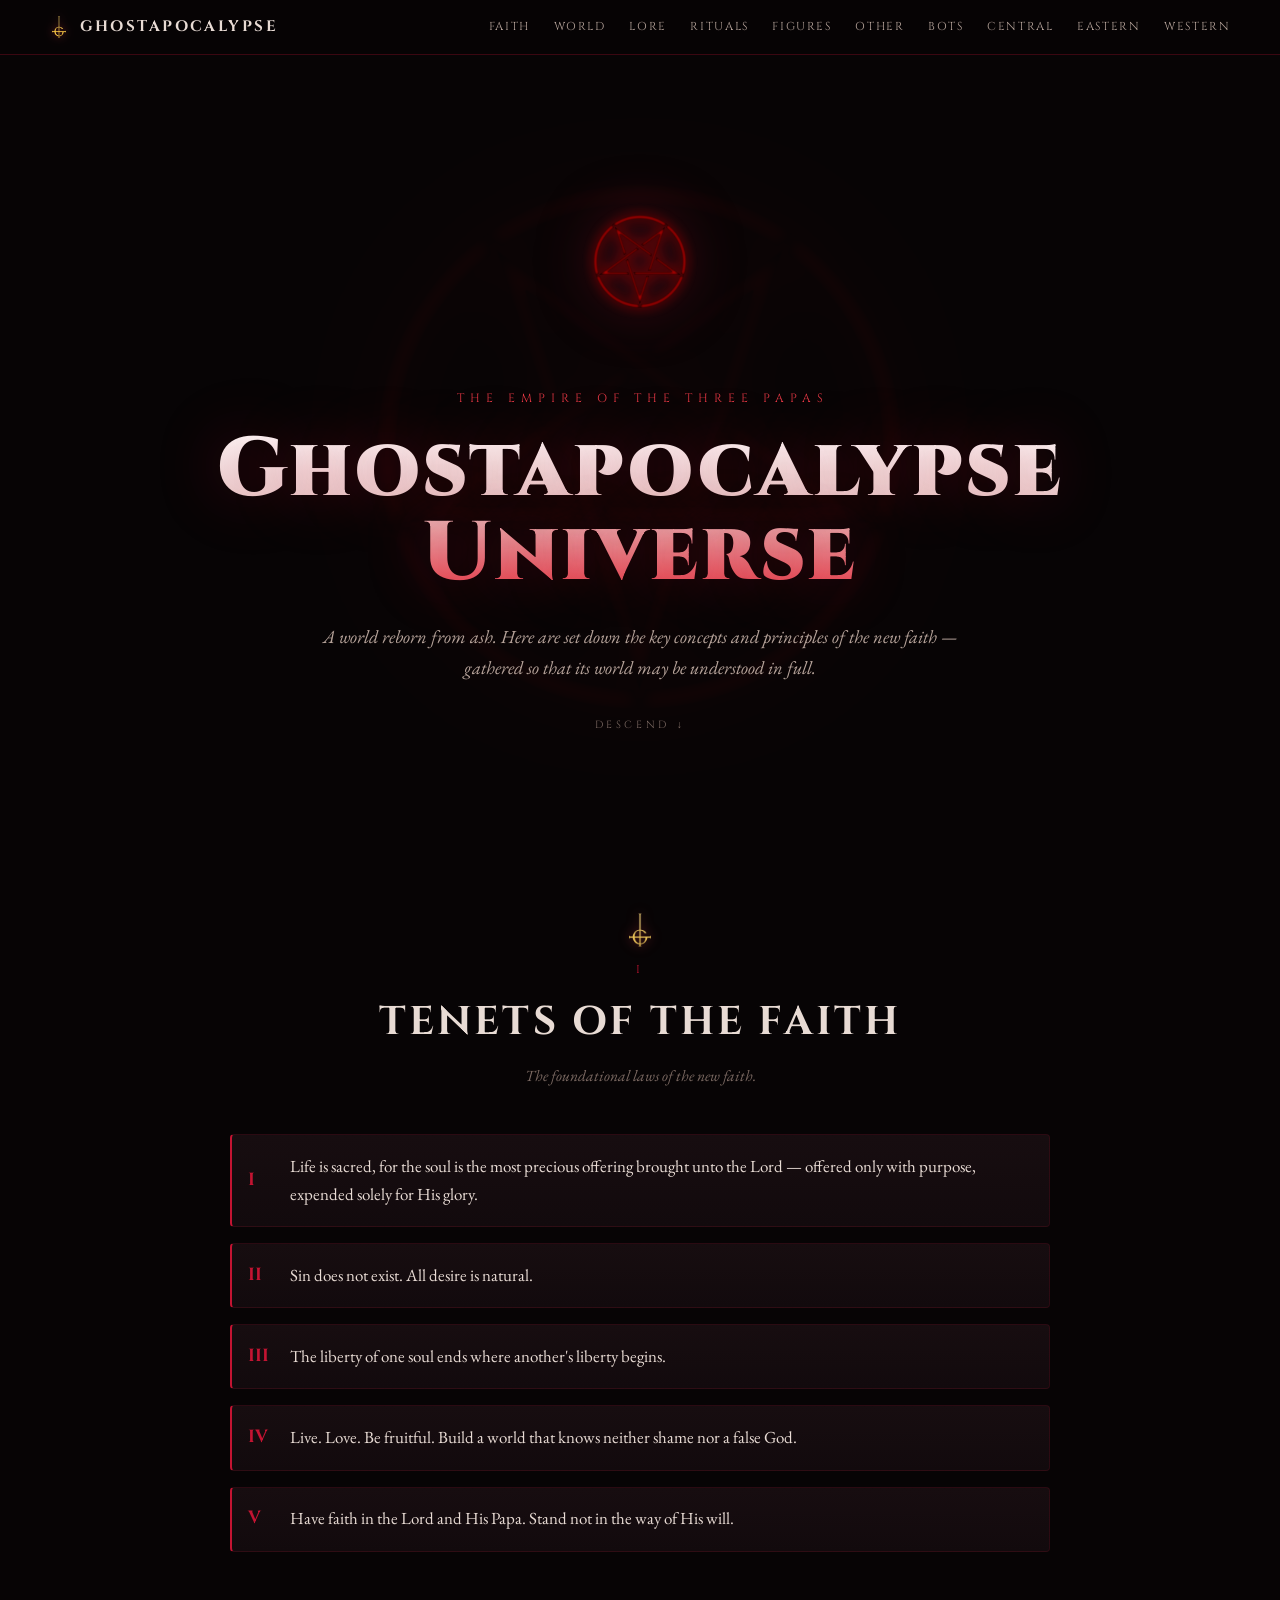
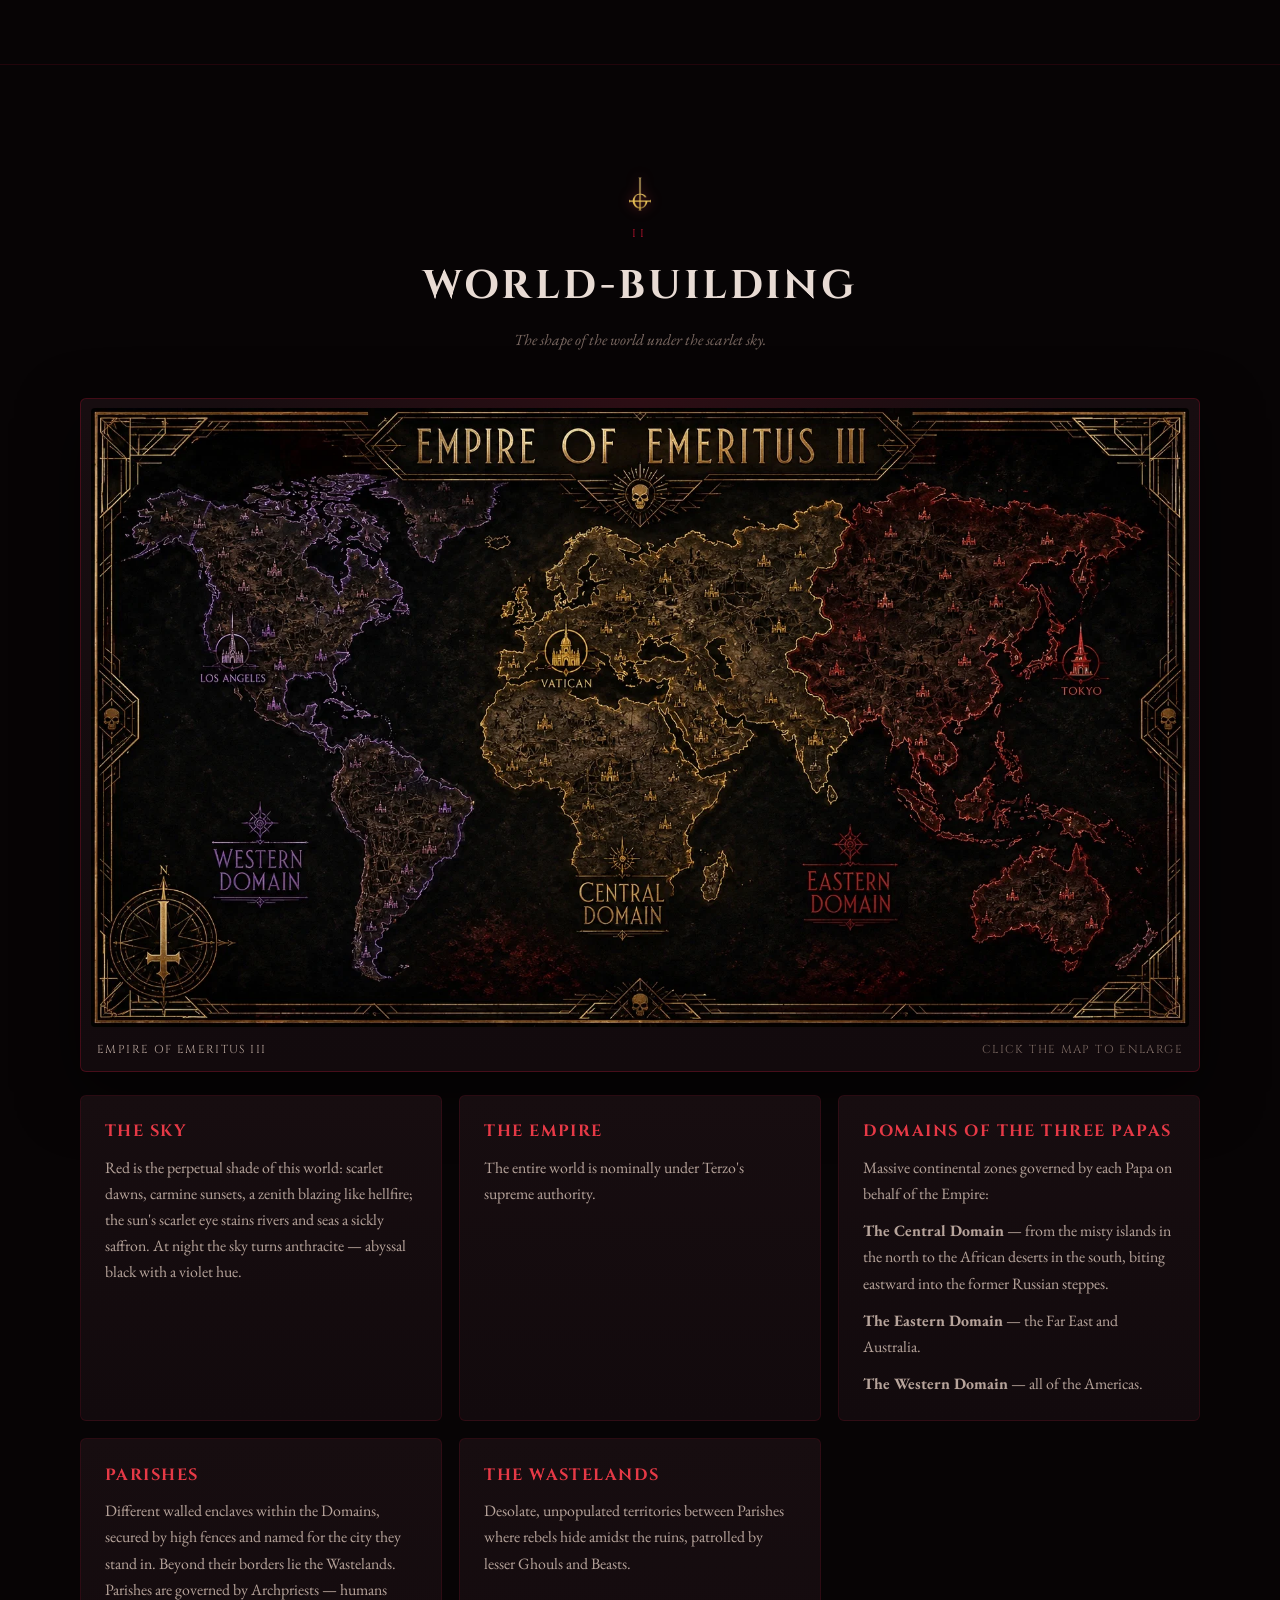
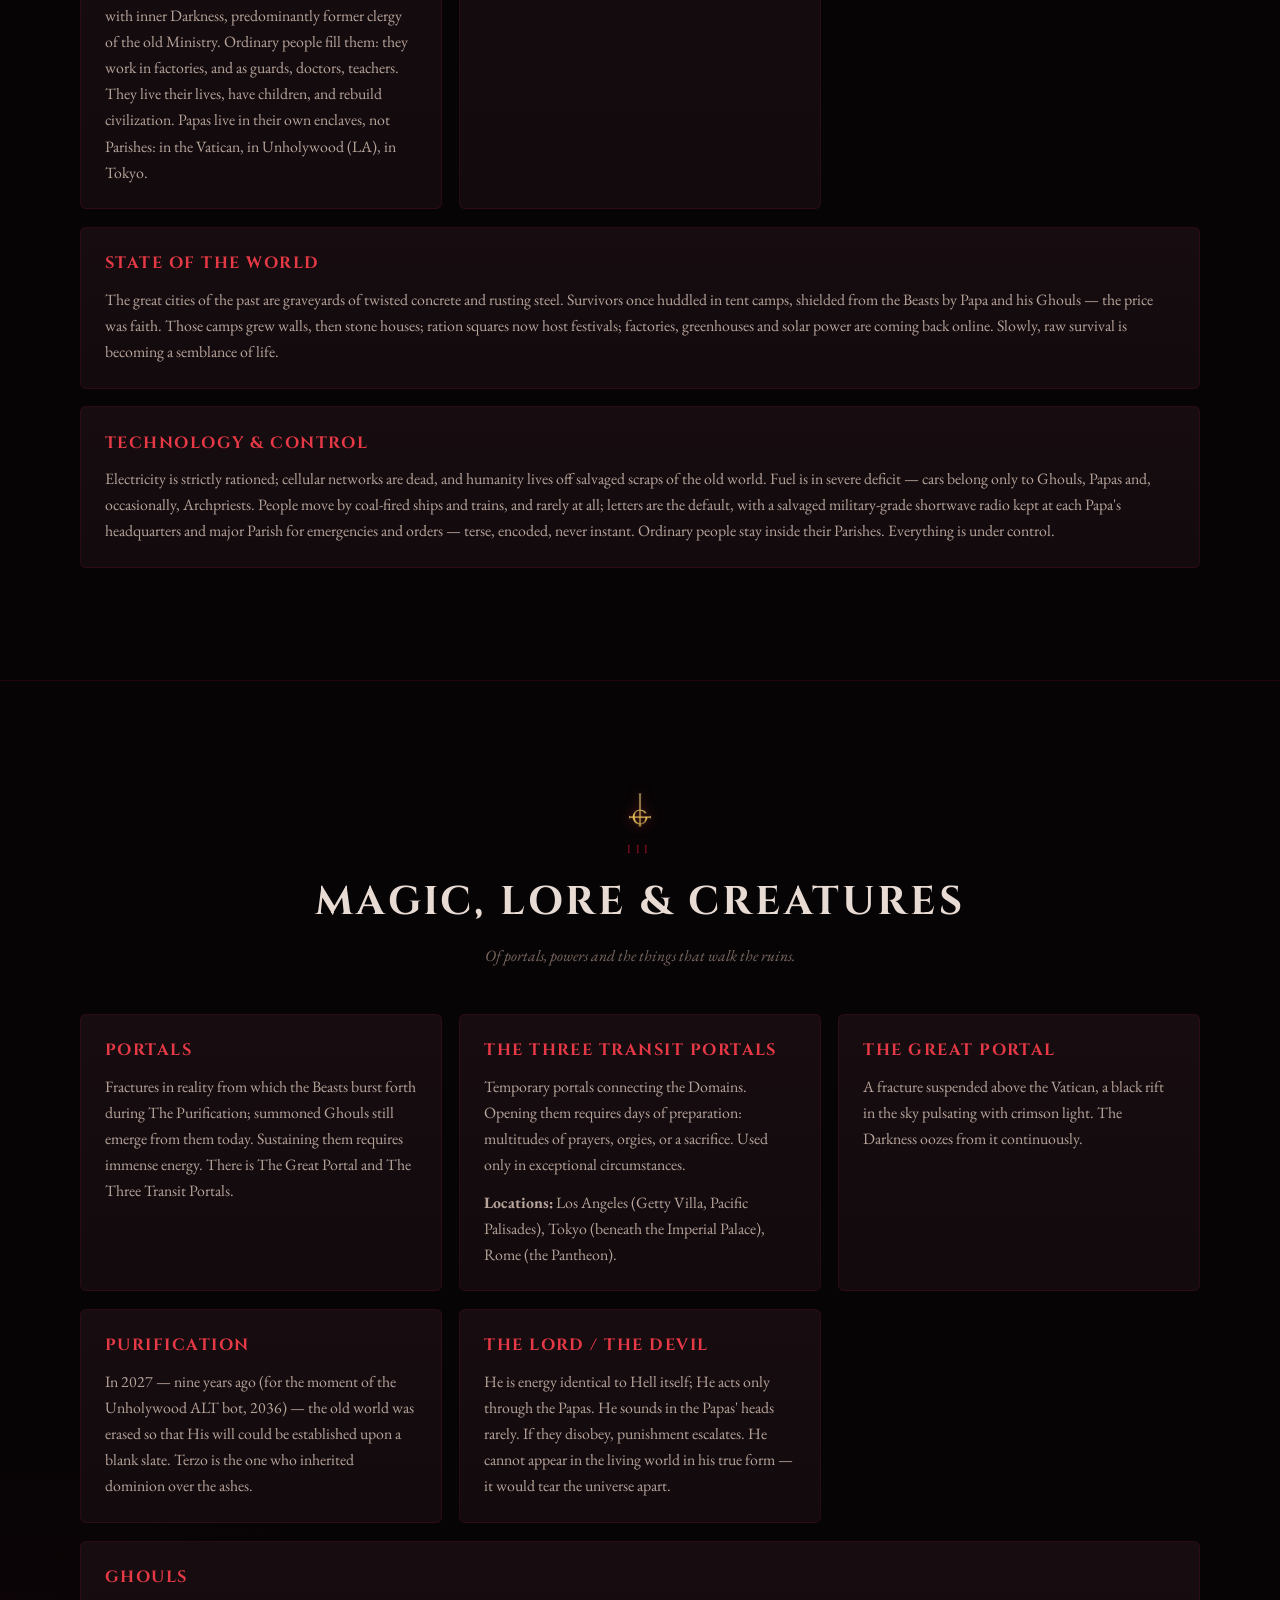
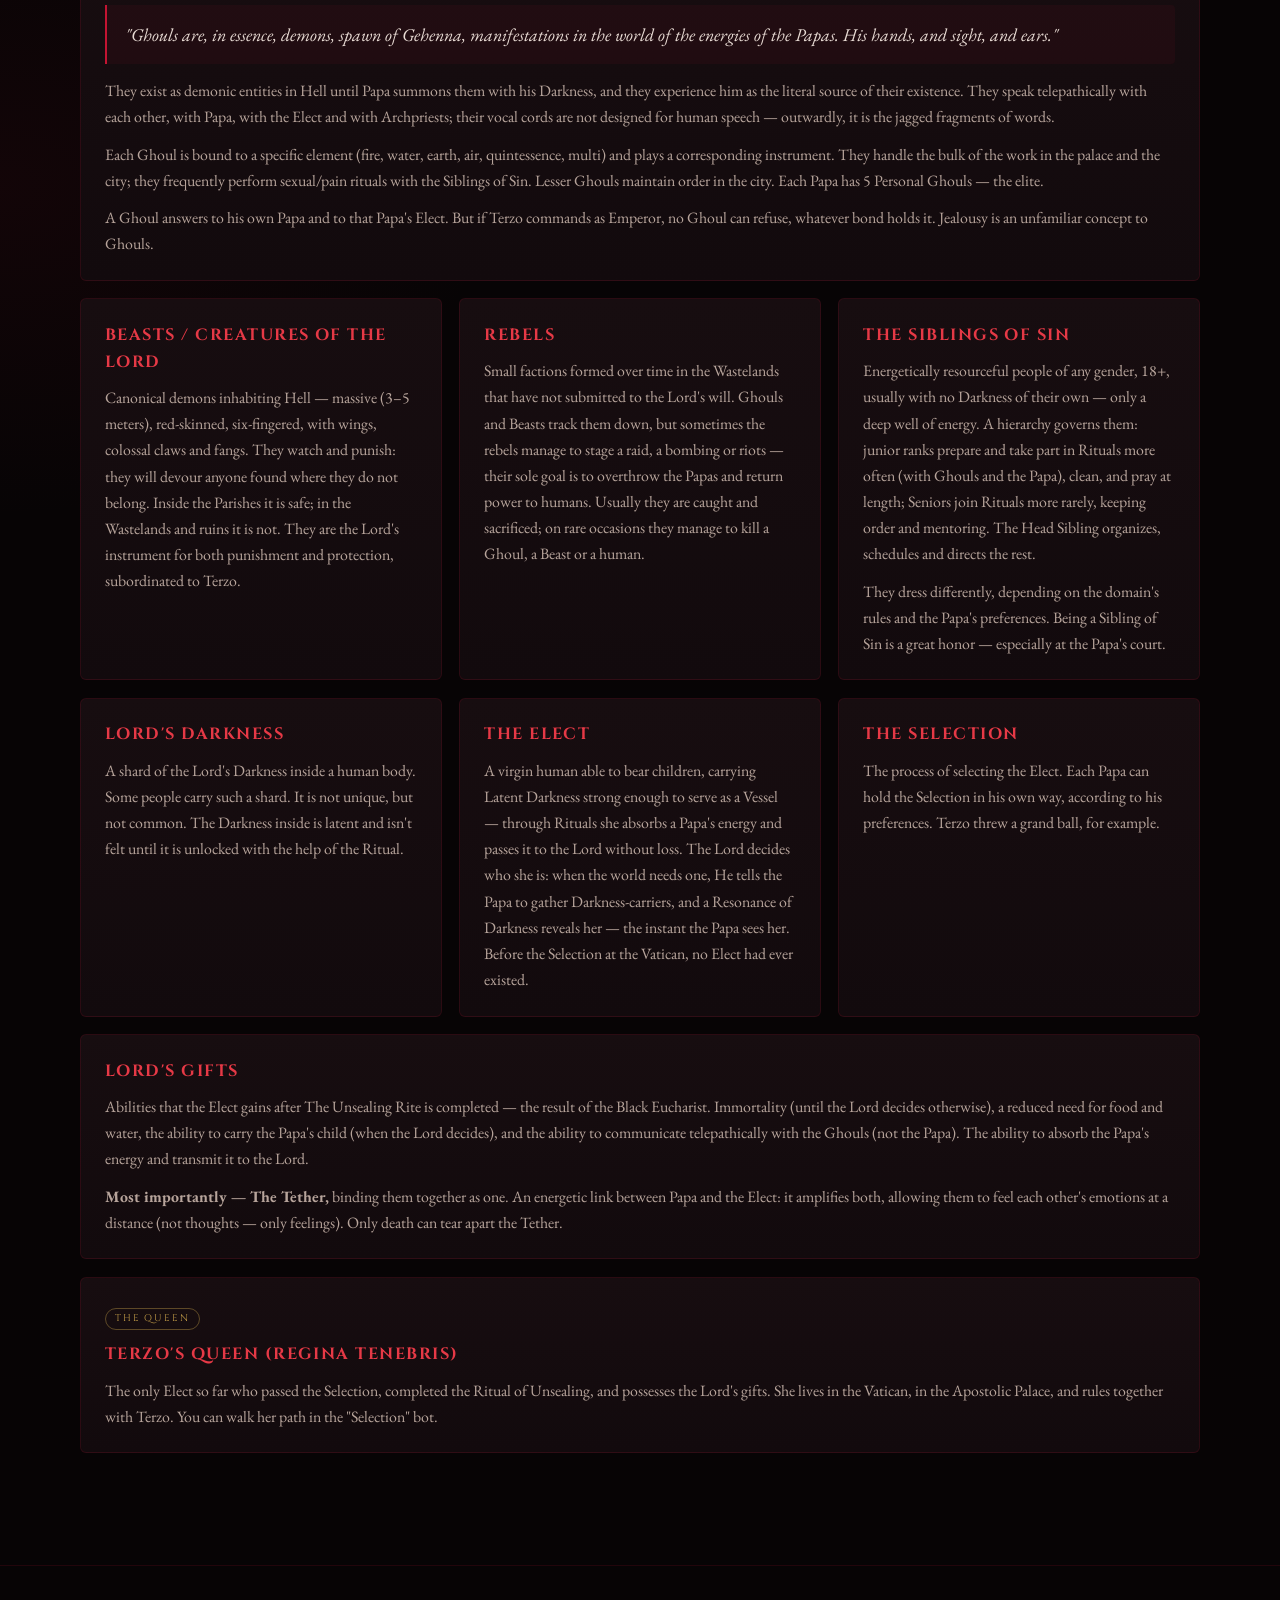
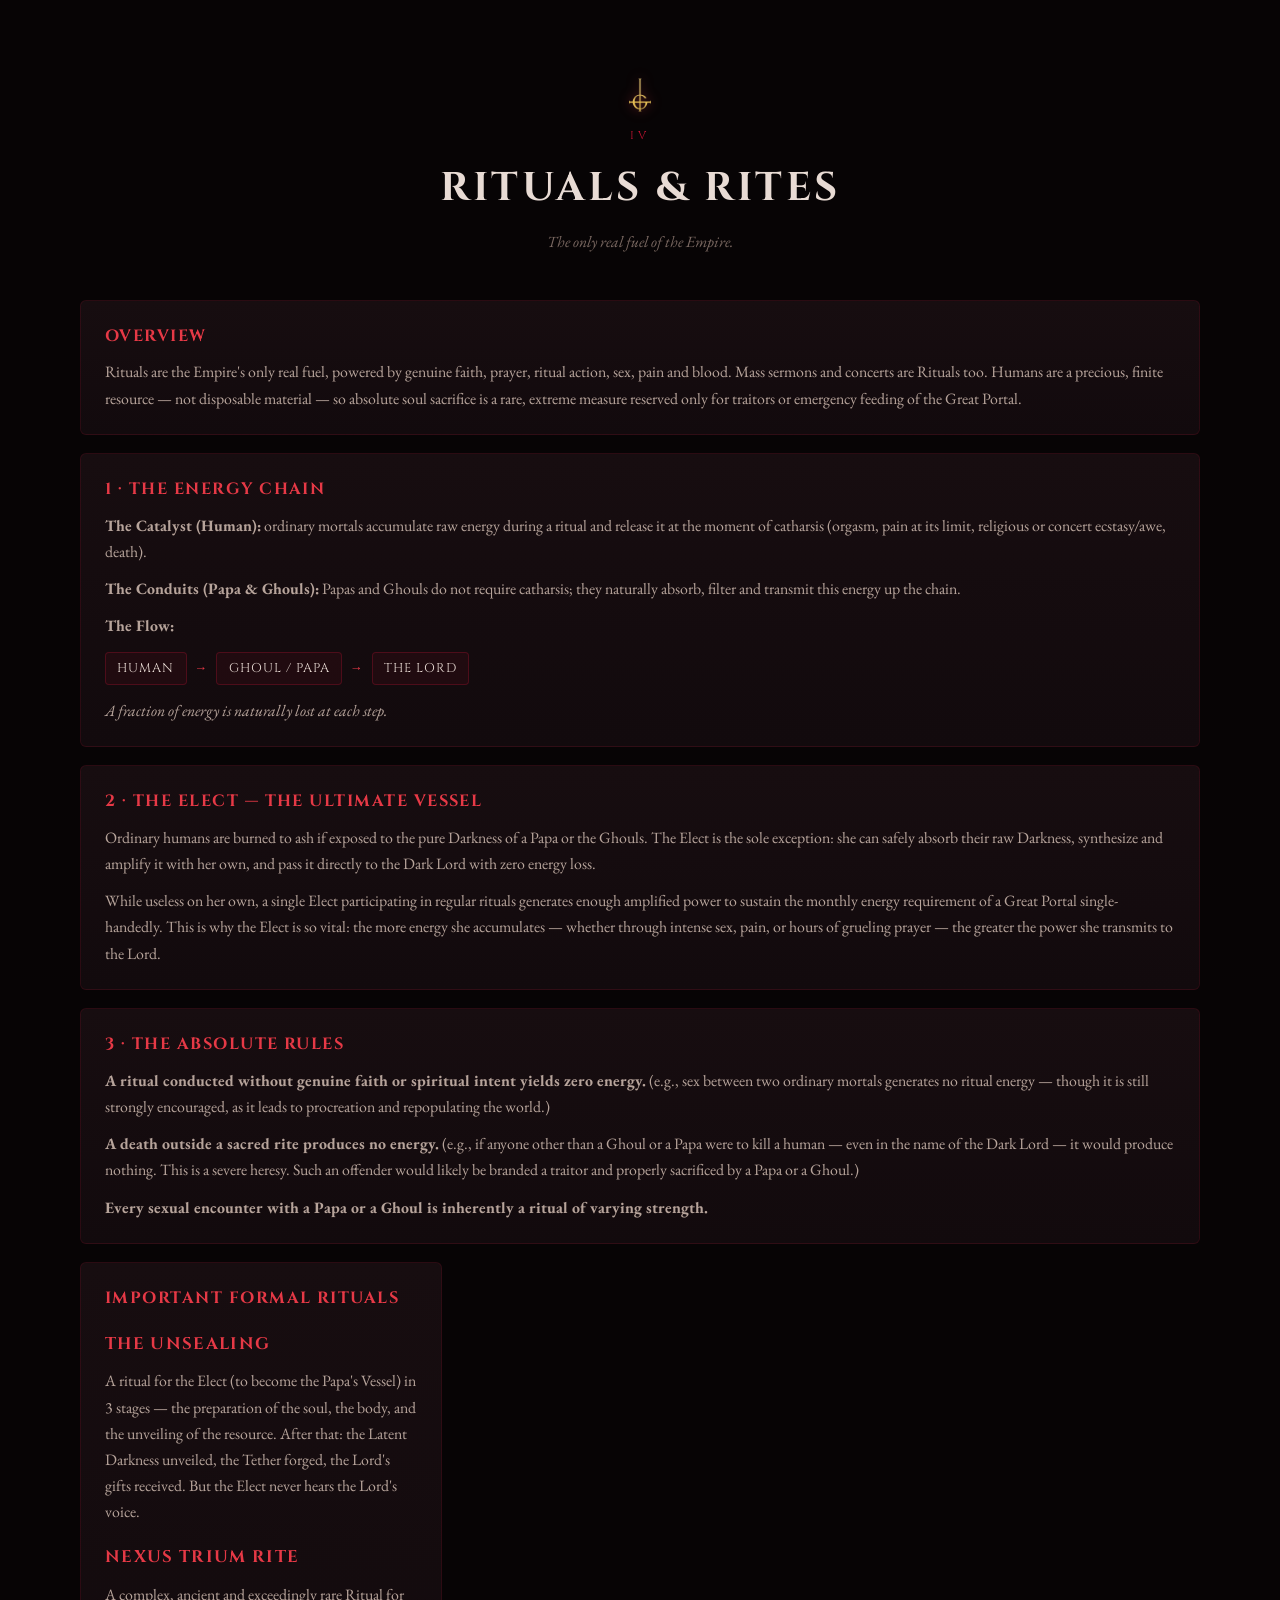
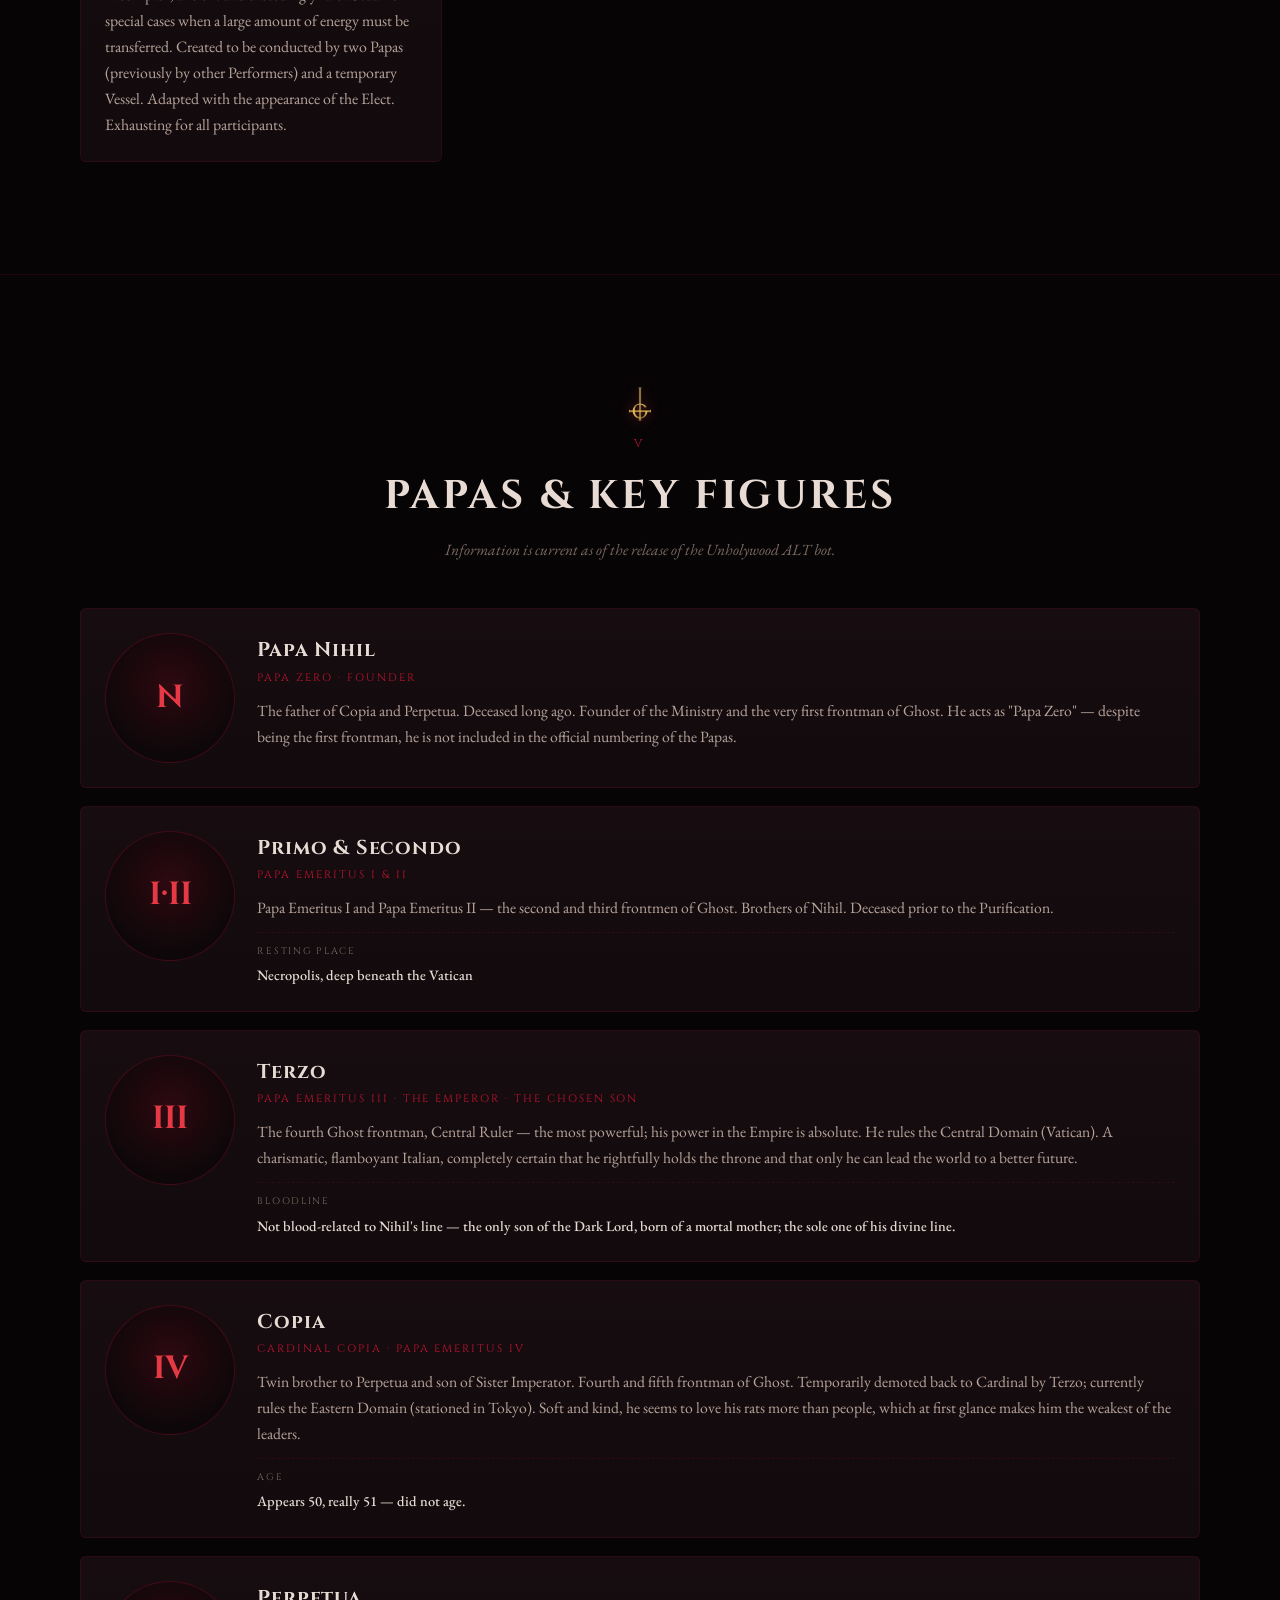
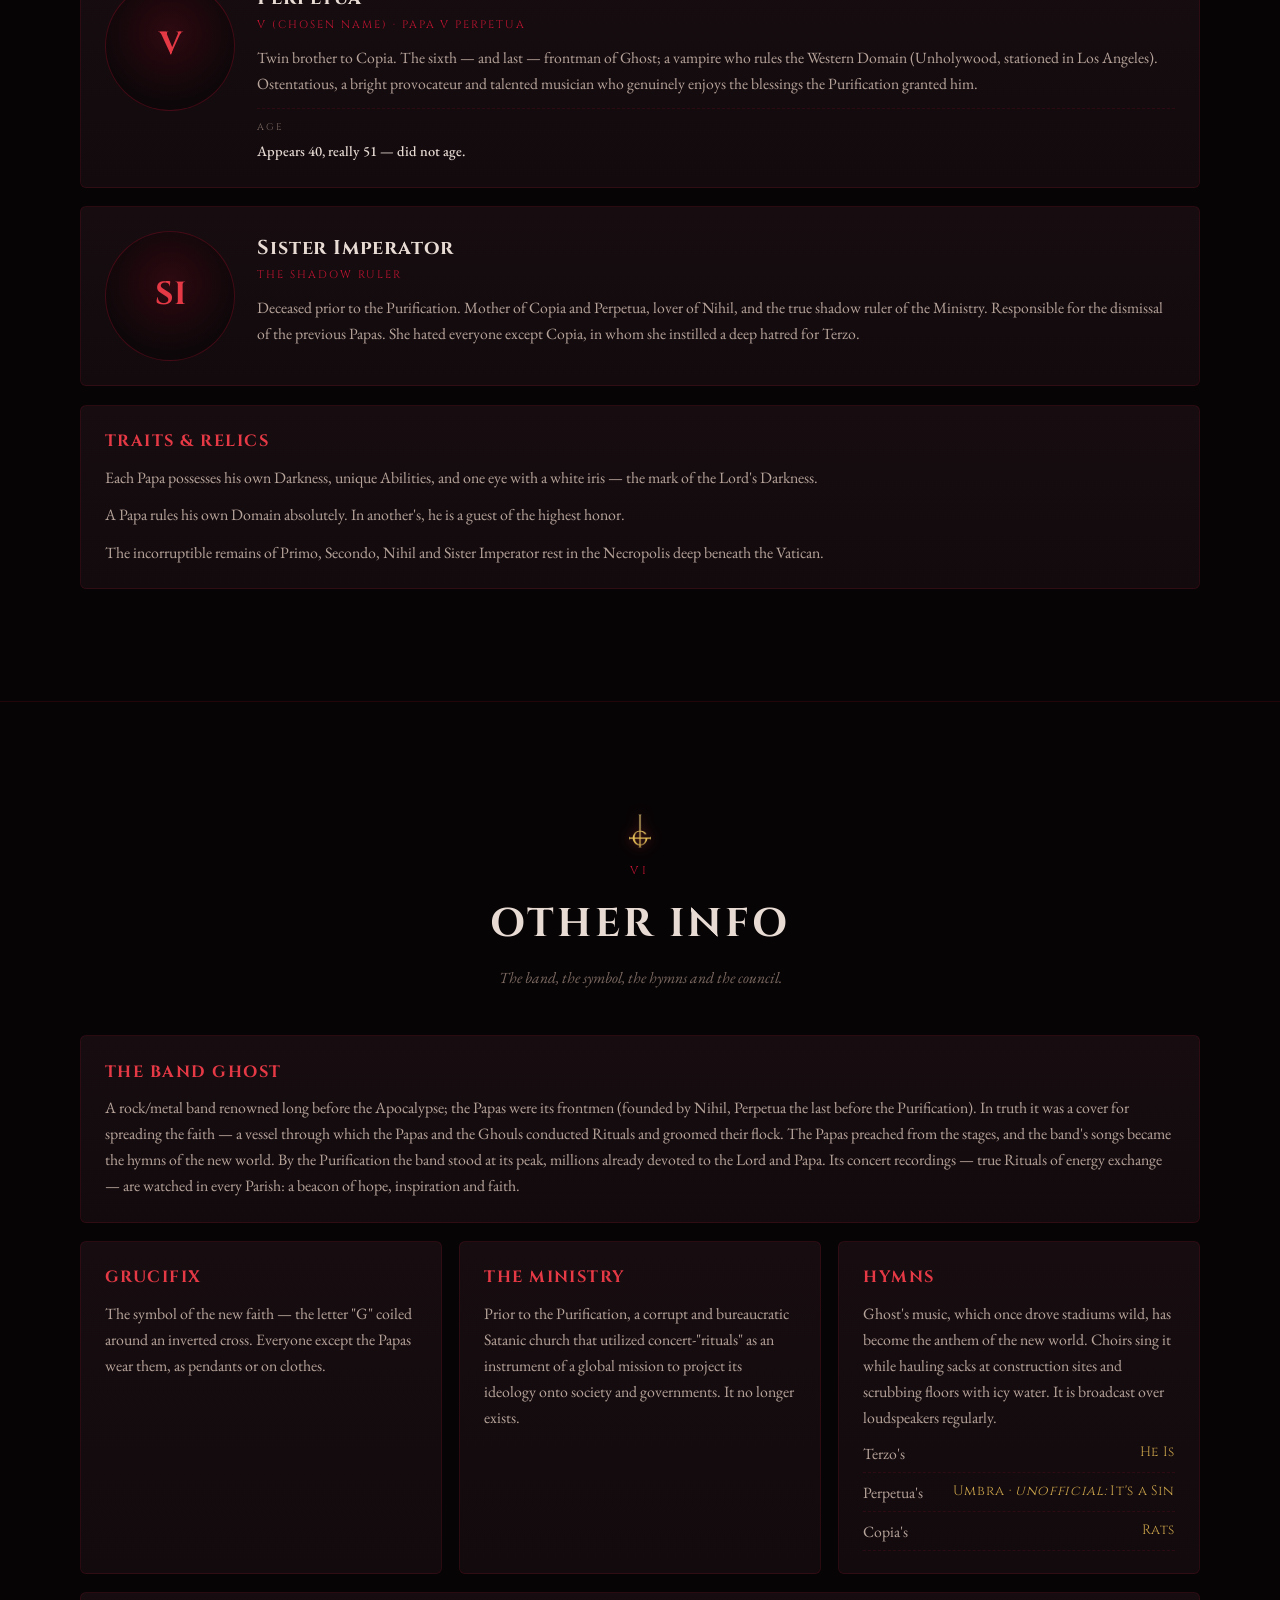
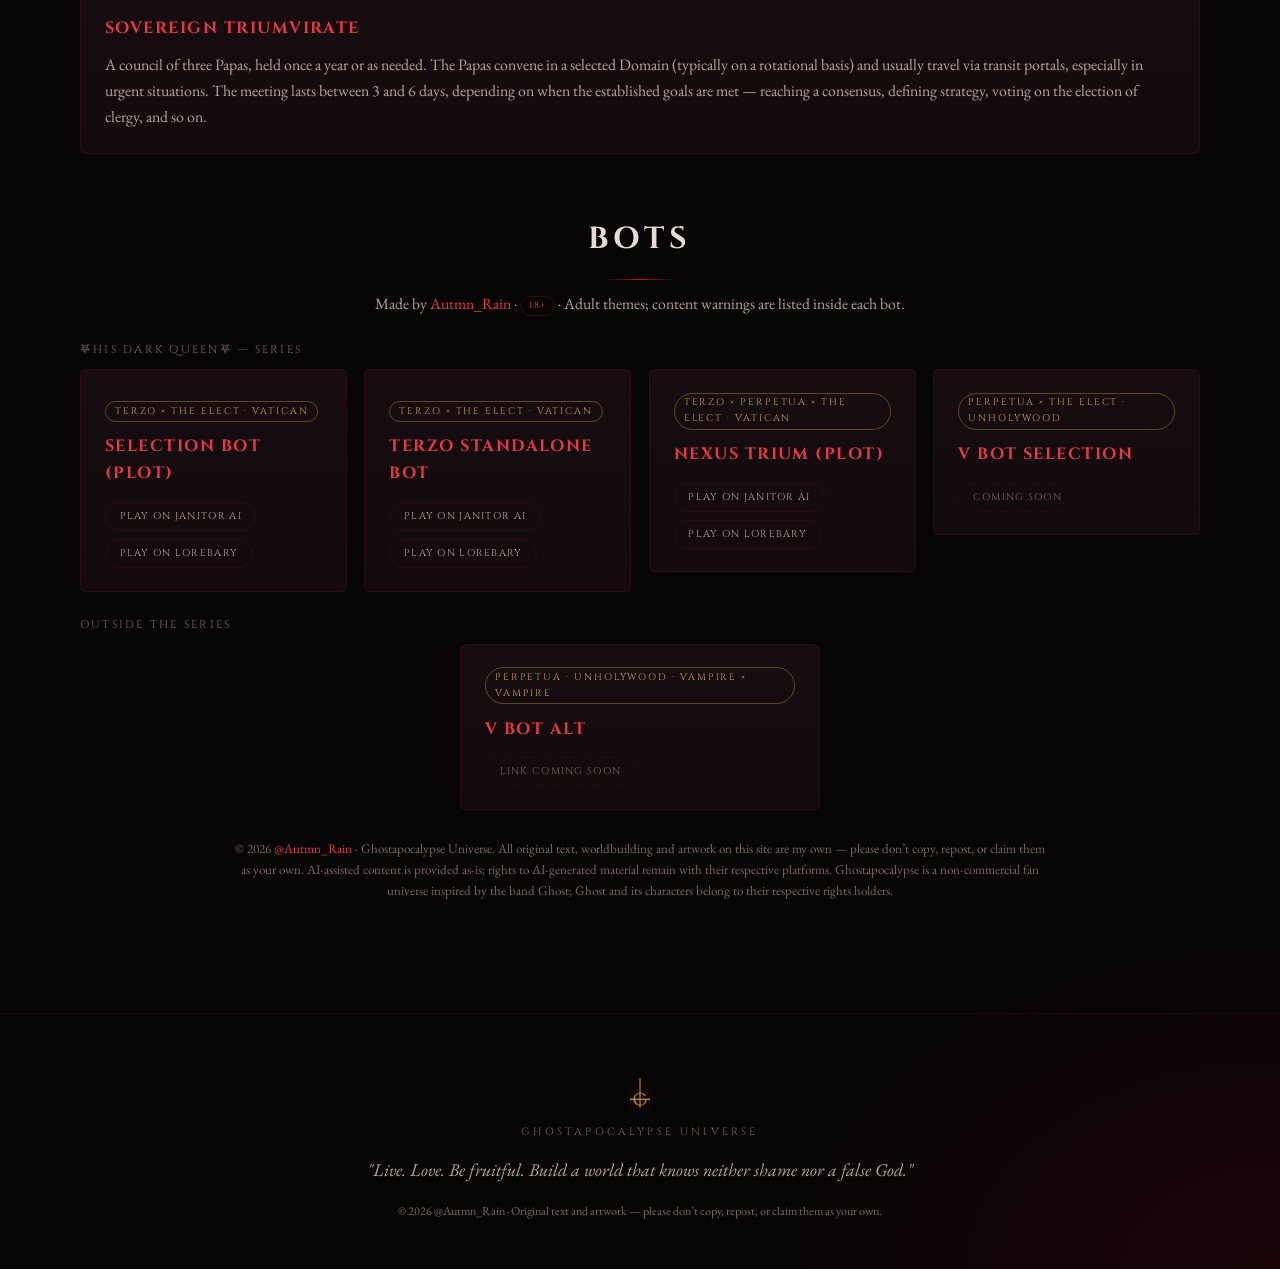
==== commit 4f540bd0: "Add GoatCounter website analytics" ====
--- a/index.html
+++ b/index.html
@@ -9,6 +9,7 @@
 <link rel="preconnect" href="https://fonts.gstatic.com" crossorigin />
 <link href="https://fonts.googleapis.com/css2?family=Cinzel:wght@400;600;700;900&family=EB+Garamond:ital,wght@0,400;0,500;1,400&display=swap" rel="stylesheet" />
 <link rel="stylesheet" href="styles.css" />
+<script defer src="analytics.js"></script>
 </head>
 <body>
 
--- a/styles.css
+++ b/styles.css
@@ -905,7 +905,7 @@
   /* ---------- Central Domain theming ---------- */
   /* Terzo's grucifix as a static page watermark */
   .central-page .bg-pentagram {
-    background-image: url("Central%20Domain/Grucifix%20Terzo%20Era%20gold.png");
+    background-image: url("Central%20Domain/Grucifix%20Terzo%20Era%20gold.webp");
     animation: none;
     opacity: 0.09;
   }
@@ -923,7 +923,7 @@
   /* ---------- Eastern Domain theming ---------- */
   /* The IV era grucifix as a static page watermark */
   .eastern-page .bg-pentagram {
-    background-image: url("Eastern/Grucifix%20IV%20Era%20red.png");
+    background-image: url("Eastern/Grucifix%20IV%20Era%20red.webp");
     animation: none;
     opacity: 0.09;
     width: min(100vh, 100vw);
